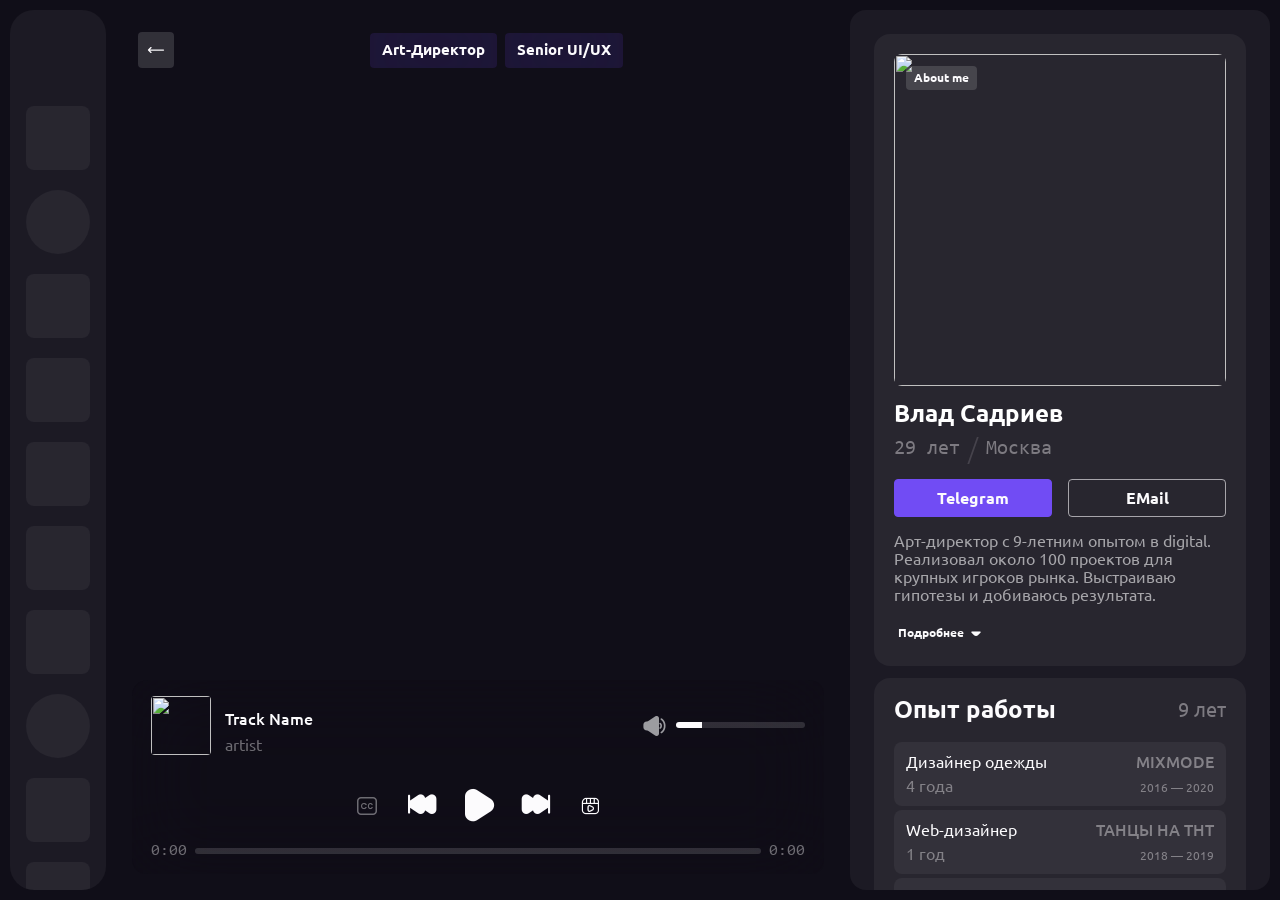
==== case.html @ 3c0e3a1b "Portfolio" ====
<!DOCTYPE html>
<html lang="ru">
	<head>
		<title>Case</title>
		<meta name="description" content="Краткое емкое описание текста, включающее поисковые запросы пользователей. Тег <description> должен четко и ясно описывать суть содержания, лучше избегать вводных конструкций и общих фраз. Мета-тег <description> должен быть уникальным для каждой страницы сайта.">
		<meta name="keywords" content="ключевые фразы или слова через запятую (важно для SEO)"/>
		<meta charset="UTF-8"/>
		<meta name="viewport" content="width=device-width">
		<link rel="stylesheet" href="css/animate.css">
		<link href="favicon.ico" rel="icon">
		<link href="css/style.css" rel="stylesheet" type="text/css"/>
	</head>
	<body>
		
		<div class="wrapper">
			<div class="help">Подсказка</div>
			<div class="wrapper__container wrapper__container_case-page">
				<div class="wrapper__content">
					<div class="logos logos_on_page_case" data-da=".main-content, 574, last">
						<div class="logos__item logos__item_main">
							<img src="svgicons/logos/01.svg" class="logos__icon" alt=""/>
						</div>
						<div class="logos__item" my-title="LEGO">
							<img src="svgicons/logos/02.svg" class="logos__icon" alt=""/>
						</div>
						<div class="logos__item logos__item_circle" my-title="Пятёрочка">
							<img src="svgicons/logos/03.svg" class="logos__icon" alt=""/>
						</div>
						<div class="logos__item" my-title="ЕВРАЗ">
							<img src="svgicons/logos/04.svg" class="logos__icon" alt=""/>
						</div>
						<div class="logos__item" my-title="Brawl Stars">
							<img src="svgicons/logos/05.svg" class="logos__icon" alt=""/>
						</div>
						<div class="logos__item" my-title="Магнит">
							<img src="svgicons/logos/06.svg" class="logos__icon" alt=""/>
						</div>
						<div class="logos__item" my-title="OZON">
							<img src="svgicons/logos/07.svg" class="logos__icon" alt=""/>
						</div>
						<div class="logos__item" my-title="СОЮЗМУЛЬТФИЛЬМ">
							<img src="svgicons/logos/08.svg" class="logos__icon" alt=""/>
						</div>
						<div class="logos__item logos__item_circle" my-title="Первый Канал">
							<img src="svgicons/logos/09.svg" class="logos__icon" alt=""/>
						</div>
						<div class="logos__item" my-title="Лента">
							<img src="svgicons/logos/10.svg" class="logos__icon" alt=""/>
						</div>
						<div class="logos__item" my-title="VK">
							<img src="svgicons/logos/11.svg" class="logos__icon" alt=""/>
						</div>
	
						<div class="logos__item logos__item_circle" my-title="Дикси">
							<img src="svgicons/logos/12.svg" class="logos__icon" alt=""/>
						</div>
						<div class="logos__item logos__item_circle" my-title="Schneider Electric">
							<img src="svgicons/logos/13.svg" class="logos__icon" alt=""/>
						</div>
						<div class="logos__item logos__item_circle" my-title="bbf">
							<img src="svgicons/logos/14.svg" class="logos__icon" alt=""/>
						</div>
						<div class="logos__item logos__item_circle" my-title="Altspace">
							<img src="svgicons/logos/15.svg" class="logos__icon" alt=""/>
						</div>
						<div class="logos__item logos__item_circle" my-title="medx.pro">
							<img src="svgicons/logos/16.svg" class="logos__icon" alt=""/>
						</div>
					</div>
					<div class="main-content main-content_page-case">

						<div class="main-content__case-video-container case-video-container">
							<div class="case-video-container__elements">
								<div class="case-video-containerr__head-bar case-head-bar">
									<div class="case-head-bar__container-button-out">
										<a href="index.html" class="case-head-bar__button-out">
											<svg width="20" height="20" viewBox="0 0 20 20" fill="none" xmlns="http://www.w3.org/2000/svg">
												<path d="M5.44194 7.94194C5.68602 7.69786 5.68602 7.30214 5.44194 7.05806C5.19786 6.81398 4.80213 6.81398 4.55806 7.05806L2.05979 9.55633C2.05417 9.56191 2.04865 9.5676 2.04324 9.57339C1.93888 9.68508 1.875 9.83508 1.875 10C1.875 10.0838 1.89151 10.1638 1.92144 10.2369C1.95195 10.3115 1.99749 10.3814 2.05806 10.4419L4.55806 12.9419C4.80214 13.186 5.19786 13.186 5.44194 12.9419C5.68602 12.6979 5.68602 12.3021 5.44194 12.0581L4.00888 10.625H17.5C17.8452 10.625 18.125 10.3452 18.125 10C18.125 9.65482 17.8452 9.375 17.5 9.375H4.00889L5.44194 7.94194Z" fill="#FCFBFD" />
											</svg>
										</a>
									</div>
									<div class="case-head-bar__author-info">
										<div class="case-head-bar__job-title-item">
											Art-Директор
										</div>
										<div class="case-head-bar__job-title-item">
											Senior UI/UX
										</div>
									</div>
									<div class="case-head-bar__space">
										
									</div>
								</div>
	
								<div class="container-video-panel">
									<div class="video-panel">
										<div class="video-info">
											<div class="container-video-image">
												<img src="https://placehold.co/200" class="video-artwork" alt=""/>
											</div>
											<div class="video-info__content">
												<h2 class="video-name">Track Name</h2>
												<h3 class="video-description">artist</h3>
											</div>
										</div>
		
										<div class="container-video-controls">
											<div class="video-controls" data-da=".video-container-volume, 850, first">
												<i class="video-icon _icon-icon-cc"></i>
												<button class="video-prev"><i class="video-control-icon _icon-prev"></i></button>
												<button class="video-play-pause video-paused">
													<i class="video-control-icon _icon-play"></i>
												</button>
												<button class="video-next"><i class="video-control-icon _icon-next"></i></button>
												<i class="video-icon _icon-window-play"></i>
											</div>
					
											<div class="video-seek-slider">
												<span class="video-current-time">0:00</span>
												<input type="range" min="1" max="100" value="0" step="0.01"/>
												<span class="video-duration">0:00</span>
											</div>
										</div>
		
										<div class="video-container-volume">
											<div class="video-volume-slider">
												<i class="video-volume-icon _icon-volume"></i>
												<input type="range" min="0" max="100" value="20"/>
											</div>
										</div>
									</div>
								</div>
							</div>
							
							<video no-controls playsinline loop class="main-content__case-video case-video" id="video-player">
								<source src="videos/190111_08_BuildingsTraffic_Drone_19.mp4" type="video/mp4">
								<!--<source src="videos/190111_08_BuildingsTraffic_Drone_19.webm" type="video/webm">
								<source src="videos/190111_08_BuildingsTraffic_Drone_19.ogv" type="video/ogg">-->
								Ваш браузер не поддерживает video tag.
							</video>
						</div>
						
					</div>
					<div class="about-me-panel">	
						<div class="about-content__body">
							<div class="about-content__content">
								<div class="about-content__panel">
									<div class="about-content__button-close">
										<svg width="20" height="8" viewBox="0 0 20 8" fill="none" xmlns="http://www.w3.org/2000/svg">
											<path d="M4.53033 1.53033C4.82322 1.23744 4.82322 0.762562 4.53033 0.469669C4.23744 0.176776 3.76256 0.176777 3.46967 0.469671L0.471748 3.4676C0.464999 3.4743 0.458376 3.48112 0.451884 3.48807C0.326651 3.6221 0.25 3.8021 0.25 4C0.25 4.1006 0.269806 4.19658 0.305734 4.28424C0.342343 4.37377 0.396989 4.45766 0.46967 4.53034L3.46967 7.53034C3.76256 7.82323 4.23744 7.82323 4.53033 7.53034C4.82322 7.23744 4.82322 6.76257 4.53033 6.46968L2.81065 4.75H19C19.4142 4.75 19.75 4.41421 19.75 4C19.75 3.58579 19.4142 3.25 19 3.25H2.81066L4.53033 1.53033Z" fill="#FCFBFD" />
										</svg>
										<span class="about-content__button-close-text">Кейсы</span>
									</div>
									
									<div class="about-content__container-image-author">
										<a href="" class="about-content__button">About me</a>
										<img src="images/about-images/about-image.png" class="about-content__image-author" alt=""/>
									</div>
									<div class="about-content__name-author">Влад Садриев</div>
									<div class="about-content__info-author info-author">
										<span class="info-author__text">29 лет</span>
										<span class="info-author__separator">/</span>
										<span class="info-author__text">Москва</span>
									</div>
									<div class="about-content__container-buttons-connection">
										<a href="#" class="about-content__button-connection about-content__button-connection_telegram">Telegram</a>
										<a href="#" class="about-content__button-connection about-content__button-connection_email">EMail</a>
									</div>
									<div class="about-content__text">
										<p class="about-content__text-item">
											Арт-директор с 9-летним опытом в digital. Реализовал около 100 проектов для крупных игроков рынка. Выстраиваю гипотезы и добиваюсь результата.
										</p>
										
										<p class="about-content__text-item">
											Создаю цифровые продукты: сложные админ-панели, личные кабинеты, конструкторы сайтов, интерактивные промоакции, GameDEV и AR/VR-решения. Начал с дизайна одежды, где уже в первый месяц принес увеличение доходов на 30%.
										</p>

										<p class="about-content__text-item">
											В digital прошел путь от джуна до арт-директора. За 5 лет дизайн в компании стал ключевым направлением. Выиграли тендеры на многолетние контракты, что позволило расширить команду и увеличить производительность. Более 20 наград Tagline и Effie Awards.
										</p>

										<p class="about-content__text-item">
											Сейчас, как играющий тренер, совмещаю руководство с практикой: веду сложные проекты, помогаю с наймом и онбордингом. Балансирую между открытым общением и субординацией. Благодаря глубокой насмотренности, умею находить и развивать таланты (джуны <span><3</span>). Не боюсь брать на себя ответственность за ключевые решения, даже в условиях неопределенности. Обладаю полным стеком hard skills: от проектирования интерфейсов и создания дизайн-систем до построения сложных UX-схем, CJM, RICE, OKR и т.д. Ценю детали, люблю точность и обладаю рациональным подходом, что помогает мне находить баланс между креативностью и логикой.
										</p>
									</div>
									<div class="about-content__button-show-content">
										<div class="about-content__button-show-content-text">
											<span class="about-content__button-show-content-text-show">Подробнее</span>
											<span class="about-content__button-show-content-text-hide">Свернуть</span>
										</div>
										<i class="about-content__button-show-content-icon _icon-show-more"></i>
									</div>
								</div>
	
								<div class="about-content__panel">
									<div class="about-content__head-experience head-experience">
										<div class="head-experience__info">Опыт работы</div>
										<div class="head-experience__meaning">9 лет</div>
									</div>
									<div class="about-content__cards-experience cards-experience">
										<div class="cards-experience__item">
											<div class="cards-experience__head">
												<div class="cards-experience__title">Дизайнер одежды</div>
												<div class="cards-experience__breand">MIXMODE</div>
											</div>
											<div class="cards-experience__body">
												<div class="cards-experience__year">4 года</div>
												<div class="cards-experience__years">2016 — 2020</div>
											</div>
										</div>
										<div class="cards-experience__item">
											<div class="cards-experience__head">
												<div class="cards-experience__title">Web-дизайнер</div>
												<div class="cards-experience__breand">ТАНЦЫ НА ТНТ</div>
											</div>
											<div class="cards-experience__body">
												<div class="cards-experience__year">1 год</div>
												<div class="cards-experience__years">2018 — 2019</div>
											</div>
										</div>
										<div class="cards-experience__item">
											<div class="cards-experience__head">
												<div class="cards-experience__title">CEO Бренд одежды</div>
												<div class="cards-experience__breand">RIVER</div>
											</div>
											<div class="cards-experience__body">
												<div class="cards-experience__year">2 года</div>
												<div class="cards-experience__years">2018 — 2020</div>
											</div>
										</div>
										<div class="cards-experience__item">
											<div class="cards-experience__head">
												<div class="cards-experience__title">Креативный дизайнер & UI/UX Junior</div>
												<div class="cards-experience__breand">YODE</div>
											</div>
											<div class="cards-experience__body">
												<div class="cards-experience__year">1 год</div>
												<div class="cards-experience__years">2020 — 2021</div>
											</div>
										</div>
										<div class="cards-experience__item">
											<div class="cards-experience__head">
												<div class="cards-experience__title">UI/UX Middle</div>
												<div class="cards-experience__breand">YODE</div>
											</div>
											<div class="cards-experience__body">
												<div class="cards-experience__year">1 год</div>
												<div class="cards-experience__years">2021 — 2022</div>
											</div>
										</div>
										<div class="cards-experience__item">
											<div class="cards-experience__head">
												<div class="cards-experience__title">Art-director <br/> & Senior UI/UX</div>
												<div class="cards-experience__breand">YODE</div>
											</div>
											<div class="cards-experience__body">
												<div class="cards-experience__year">2 года 3 месяца</div>
												<div class="cards-experience__years">В настоящее время</div>
											</div>
										</div>
									</div>
								</div>
	
								<div data-da=".cards-experience, 850, last" class="about-content__panel about-content__panel_resume">
									<div class="about-content__resume-title">Резюме</div>
									<a href="#" class="about-content__resume-button resume-button">
										<span class="resume-button__text">Скачать</span>
										<i class="resume-button__icon _icon-download"></i>
									</a>
								</div>
							</div>
						</div>
					</div>
				</div>
			</div>
		</div>
		
		<!--анимации wow.js-->
		<script src="js/wow.min.js"></script>
        <script src="js/wow.js"></script>

		<!--файл с массивом видеороликов.-->
		<script src="js/videos.js"></script>
		<!--файл с массивом треков.-->
		<script src="js/tracks.js"></script>
		<!--Подключаем файл скриптов.-->
		<script src="js/script.js"></script>
	</body>
</html>
---- css/style.css ----
/*Подключаем шрифты*/
/*&display=swap&subset=cyrillic-ext*/
@font-face {
    font-family: 'Consolas';
    src: url('../fonts/Consolas/Consolas.eot');
    src: url('../fonts/Consolas/Consolas.eot?#iefix') format('embedded-opentype'),
        url('../fonts/Consolas/Consolas.woff2') format('woff2'),
        url('../fonts/Consolas/Consolas.woff') format('woff'),
        url('../fonts/Consolas/Consolas.ttf') format('truetype'),
        url('../fonts/Consolas/Consolas.svg#Consolas') format('svg');
    font-weight: 400;
    font-style: normal;
    font-display: swap;
}

@font-face {
    font-family: 'Ubuntu';
    src: url('../fonts/Ubuntu-Bold/Ubuntu-Bold.eot');
    src: url('../fonts/Ubuntu-Bold/Ubuntu-Bold.eot?#iefix') format('embedded-opentype'),
        url('../fonts/Ubuntu-Bold/Ubuntu-Bold.woff2') format('woff2'),
        url('../fonts/Ubuntu-Bold/Ubuntu-Bold.woff') format('woff'),
        url('../fonts/Ubuntu-Bold/Ubuntu-Bold.ttf') format('truetype'),
        url('../fonts/Ubuntu-Bold/Ubuntu-Bold.svg#Ubuntu-Bold') format('svg');
    font-weight: 700;
    font-style: normal;
    font-display: swap;
}

@font-face {
    font-family: 'Ubuntu';
    src: url('../fonts/Ubuntu-Light/Ubuntu-Light.eot');
    src: url('../fonts/Ubuntu-Light/Ubuntu-Light.eot?#iefix') format('embedded-opentype'),
        url('../fonts/Ubuntu-Light/Ubuntu-Light.woff2') format('woff2'),
        url('../fonts/Ubuntu-Light/Ubuntu-Light.woff') format('woff'),
        url('../fonts/Ubuntu-Light/Ubuntu-Light.ttf') format('truetype'),
        url('../fonts/Ubuntu-Light/Ubuntu-Light.svg#Ubuntu-Light') format('svg');
    font-weight: 300;
    font-style: normal;
    font-display: swap;
}

@font-face {
    font-family: 'Ubuntu';
    src: url('../fonts/Ubuntu-Medium/Ubuntu-Medium.eot');
    src: url('../fonts/Ubuntu-Medium/Ubuntu-Medium.eot?#iefix') format('embedded-opentype'),
        url('../fonts/Ubuntu-Medium/Ubuntu-Medium.woff2') format('woff2'),
        url('../fonts/Ubuntu-Medium/Ubuntu-Medium.woff') format('woff'),
        url('../fonts/Ubuntu-Medium/Ubuntu-Medium.ttf') format('truetype'),
        url('../fonts/Ubuntu-Medium/Ubuntu-Medium.svg#Ubuntu-Medium') format('svg');
    font-weight: 500;
    font-style: normal;
    font-display: swap;
}

@font-face {
    font-family: 'Ubuntu';
    src: url('../fonts/Ubuntu-Regular/Ubuntu-Regular.eot');
    src: url('../fonts/Ubuntu-Regular/Ubuntu-Regular.eot?#iefix') format('embedded-opentype'),
        url('../fonts/Ubuntu-Regular/Ubuntu-Regular.woff2') format('woff2'),
        url('../fonts/Ubuntu-Regular/Ubuntu-Regular.woff') format('woff'),
        url('../fonts/Ubuntu-Regular/Ubuntu-Regular.ttf') format('truetype'),
        url('../fonts/Ubuntu-Regular/Ubuntu-Regular.svg#Ubuntu-Regular') format('svg');
    font-weight: 400;
    font-style: normal;
    font-display: swap;
}

@font-face {
	font-family: 'icomoon';
	src:  url('../fonts/icomoon/icomoon.eot?pijscd');
	src:  url('../fonts/icomoon/icomoon.eot?pijscd#iefix') format('embedded-opentype'),
	  url('../fonts/icomoon/icomoon.ttf?pijscd') format('truetype'),
	  url('../fonts/icomoon/icomoon.woff?pijscd') format('woff'),
	  url('../fonts/icomoon/icomoon.svg?pijscd#icomoon') format('svg');
	font-weight: normal;
	font-style: normal;
	font-display: block;
  }
  
  [class^="_icon-"], [class*=" _icon-"] {
	/* use !important to prevent issues with browser extensions that change fonts */
	font-family: 'icomoon' !important;
	speak: never;
	font-style: normal;
	font-weight: normal;
	font-variant: normal;
	text-transform: none;
	line-height: 1;
  
	/* Better Font Rendering =========== */
	-webkit-font-smoothing: antialiased;
	-moz-osx-font-smoothing: grayscale;
  }
  
  ._icon-check-mark:before {
	content: "\e900";
  }
  ._icon-download:before {
	content: "\e901";
  }
  ._icon-show-more:before {
	content: "\e902";
  }
  ._icon-mail:before {
	content: "\e903";
  }
  ._icon-next:before {
	content: "\e904";
  }
  ._icon-pause:before {
	content: "\e905";
  }
  ._icon-play:before {
	content: "\e906";
  }
  ._icon-prev:before {
	content: "\e907";
  }
  ._icon-volume:before {
	content: "\e908";
  }
  ._icon-volume-off:before {
	content: "\e909";
  }
  ._icon-window-play:before {
	content: "\e90a";
  }
  ._icon-icon-cc:before {
	content: "\e90b";
  }


/*Обнуляющие стили start*/
*{
	margin: 0;
	padding: 0;
	border: 0;
}
*,*:before,*:after {
	-moz-box-sizing: border-box;
	-webkit-box-sizing: border-box;
	box-sizing: border-box;
}
:focus,:active{outline: none;}
a:focus,a:active{outline: none;}

nav,footer,header,aside {display: block;}

html,body {
	height: 100%;
	width: 100%;
	font-size: 100%;
	line-height: 1;
	font-size: 16px;
	-ms-text-size-abjust: 100%;
	-moz-text-size-abjust: 100%;
	-webkit-text-size-abjust: 100%;
}
input,button,textarea {font-family: inherit;}

input::-ms-clear {display: none;}
button{cursor: pointer;}
button::-moz-focus-inner{padding: 0; border: 0;}
a, a:visited{text-decoration: none;}
a:hover {text-decoration: none;}
ul li {list-style: none;}
img{vertical-align: top;}

h1, h2, h3, h4, h5, h6{font-size: inherit;font-weight: 400;}
/*Обнуляющие стили end*/

body{
	font-family: 'Roboto';
	font-weight: 400;
	background-color: #100E18;
	color: #fff;
}

a{
	color: #fff;
}

/*menu=======================================*/

.wrapper {
	position: relative;
	overflow: hidden;
}

.wrapper__container {
	position: relative;
	height: 100svh;
	margin: 0 auto;
	padding: 10px 10px 0px 10px;

	display: flex;
	flex-direction: column;
	align-items: flex-start;
	justify-content: flex-start;
}

.wrapper__content {
	width: 100%;
	flex: 1 1 auto;
	display: flex;
	align-items: flex-start;
	justify-content: flex-start;
	column-gap: 10px;
	overflow: hidden;
}

.logos {
	position: relative;
	flex: 0 0 96px;
	max-height: 100%;
	overflow-y: auto;
	overflow-x: hidden;
	padding: 12px 16px;
	border-radius: 24px;
	background: rgba(252, 251, 253, 0.05);
	display: flex;
	flex-direction: column;
	align-items: center;
	justify-content: flex-start;
	row-gap: 20px;
}
.logos::-webkit-scrollbar {
	width: 0px;
}
.logos::-moz-scrollbar {
	width: 0px;
}
.logos::-ms-scrollbar {
	width: 0px;
}
@media (max-width:1200px) {
	.logos {
		flex: 0 0 56px;

		row-gap: 8px;
		padding: 8px 8px;
	}
}
@media (max-width:574px) {
	.logos {
		width: 100%;
		flex: auto;
		overflow-y: hidden;
		overflow-x: auto;
		height: 75px;
		border-radius: 0px 0px 0px 0px;
		padding: 0px calc(10px + (20 - 10) * ((100vw - 480px) / (574 - 480))) 6px calc(10px + (20 - 10) * ((100vw - 480px) / (574 - 480)));
		background: transparent;
		flex-direction: row;
		column-gap: 8px;
	}
}
@media (max-width:480px) {
	.logos {
		padding: 0px 10px 6px 10px;
	}
}

.logos__item {
	position: relative;
	width: 64px;
	flex: 0 0 64px;
	display: flex;
	align-items: center;
	justify-content: center;
	border-radius: 8px;
	background: rgba(252, 251, 253, 0.05);
	padding: 7px;
	cursor: pointer;
	transition: all 0.3s ease 0s;
}

.logos__item:hover {
	background: rgba(252, 251, 253, 0.09);
}

@media (max-width:1200px) {
	.logos__item {
		width: 40px;
		flex: 0 0 40px;
		padding: 4.5px;
	}
}
@media (max-width:574px) {
	.logos__item {
		flex: 0 0 52px;
		height: 52px;
	}
}
.logos__item_main {
	background: transparent;
}
.logos__item_main:hover {
	background: transparent;
	cursor: auto;
}
@media (max-width:574px) {
	.logos__item_main {
		display: none;
	}
}

.logos__item_circle {
	border-radius: 50%;
}


.logos__icon {
	flex: 0 1 auto;
    max-width: 90%;
	max-height: 90%;
	pointer-events: none;
}

@media (max-width:1200px) {
	.logos__icon {
    	max-width: 80%;
		max-height: 80%;
	}
}

.main-content {
	max-width: 100%;
    overflow: hidden;
	position: relative;
	flex: 1 1 auto;
	height: 100%;
}

.main-content__container {
	position: relative;
	max-width: 100%;
	height: 100%;
	overflow-y: auto;
	overflow-x: hidden;
	border-radius: 24px;
}
@media (max-width:480px) {
	.main-content__container {
		border-radius: 16px;
	}
}
.main-content__container::-webkit-scrollbar {
	width: 0px;
}
.main-content__container::-moz-scrollbar {
	width: 0px;
}
.main-content__container::-ms-scrollbar {
	width: 0px;
}

.main-content__head {

}
.head {
	position: relative;
	display: flex;
	align-items: flex-end;
	justify-content: flex-start;
	min-height: 482px;
	overflow: hidden;
	border-radius: 24px 24px 0px 0px;
}
@media (max-width:1920px) {
	.head {
		min-height: calc(350px + (482 - 350) * ((100vw - 1400px) / (1920 - 1400)));
	}
}
@media (max-width:1400px) {
	.head {
		min-height: calc(300px + (350 - 300) * ((100vw - 1200px) / (1400 - 1200)));
	}
}
@media (max-width:1200px) {
	.head {
		min-height: calc(350px + (300 - 350) * ((100vw - 980px) / (1200 - 980)));
	}
}
@media (max-width:980px) {
	.head {
		min-height: 350px;
	}
}
@media (max-width:480px) {
	.head {
		border-radius: 16px 16px 0px 0px;
	}
}
/*4k style*/
@media (min-width:1920px) {
	.head {
		min-height: calc(350px + (482 - 350) * ((100vw - 1400px) / (1920 - 1400)));
	}
}

.head__container {
	position: relative;
	z-index: 2;
	width: 100%;
	padding: 50px 28px 50px 28px;
}
@media (max-width:1920px) {
	.head__container {
		padding: calc(30px + (50 - 30) * ((100vw - 1400px) / (1920 - 1400))) 28px;
	}
}
@media (max-width:1400px) {
	.head__container {
		padding: calc(32px + (30 - 32) * ((100vw - 1200px) / (1400 - 1200))) 28px;
	}
}
@media (max-width:1200px) {
	.head__container {
		padding: 32px 28px;
	}
}
@media (max-width:980px) {
	.head__container {
		padding: 32px calc(20px + (28 - 20) * ((100vw - 640px) / (980 - 640)));
	}
}
@media (max-width:640px) {
	.head__container {
		padding: calc(20px + (32 - 20) * ((100vw - 480px) / (640 - 480))) calc(10px + (20 - 10) * ((100vw - 480px) / (640 - 480)));
	}
}
@media (max-width:480px) {
	.head__container {
		padding: 20px 10px;
	}
}


.head__job-title {

}
.job-title {
	display: flex;
	align-items: center;
	justify-content: flex-start;
	gap: 17.5px;
	margin: 0px 0px 24.5px 0px;
	padding: 0px 0px 0px 5.5px;
}
@media (max-width:1200px) {
	.job-title {
    	gap: 17px;
	}
}
@media (max-width:640px) {
	.job-title {
		margin: 0px 0px calc(17px + (24.5 - 17) * ((100vw - 360px) / (640 - 360))) 0px;
	}
}
.job-title__icon {
	font-size: 30px;
	color: #17D41F;
}
@media (max-width:1200px) {
	.job-title__icon {
		font-size: 26px;
	}
}
.job-title__info {
	flex: 1 1 auto;
	display: flex;
	align-items: center;
	justify-content: flex-start;
	gap: 8px;
}
.job-title__text {
	font-family: "Ubuntu", sans-serif;
	font-weight: 300;
	font-size: 20px;
	color: #fff;
}
@media (max-width:1200px) {
	.job-title__text {
		font-size: 16px;
	}
}
.job-title__separator {
	flex: 0 0 4px;
	height: 4px;
	border-radius: 50%;
	background-color: #17D41F;
}
.head__title {
	font-family: "Ubuntu", sans-serif;
	font-weight: 700;
	font-size: 96px;
	color: #fff;
	margin-bottom: 12px;
	line-height: 115%;
}
@media (max-width:1920px) {
	.head__title {
		font-size: calc(64px + (96 - 64) * ((100vw - 1400px) / (1920 - 1400)));
	}
}
@media (max-width:1400px) {
	.head__title {
		font-size: calc(48px + (64 - 48) * ((100vw - 1200px) / (1400 - 1200)));
	}
}
@media (max-width:1200px) {
	.head__title {
		font-size: 48px;
	}
}
@media (max-width:640px) {
	.head__title {
		font-size: calc(40px + (48 - 40) * ((100vw - 480px) / (640 - 480)));
		margin-bottom: calc(4px + (12 - 4) * ((100vw - 480px) / (640 - 480)));
	}
}
@media (max-width:480px) {
	.head__title {
		font-size: 40px;
		margin-bottom: 4px;
	}
}


.head__info {
	display: flex;
	align-items: center;
	justify-content: flex-start;
	gap: 4px;
}
.head__info-text {
	padding: 8.5px 0px;
	font-family: "Consolas", sans-serif;
	font-weight: 400;
	font-size: 24px;
	color: #fcfbfd;
}
@media (max-width:1200px) {
	.head__info-text {
    	font-size: 20px;
		padding: 11px 0px;
	}
}
.head__info-separator {
	font-family: "Ubuntu", sans-serif;
	font-weight: 300;
	font-size: 39px;
	color: rgba(252, 251, 253, 0.14);
}
.head__image {
	position: absolute;
	top: auto;
    left: auto;
	width: 100%;
	height: 112%;
	object-fit: cover;
	object-position: 100% center;
	z-index: 1;
}
@media (max-width:1400px) {
	.head__image {
		height: 120.5%;
		object-position: 77% center;
	}
}
@media (max-width:1200px) {
	.head__image {
		height: 102.5%;
		object-position: 66% center;
	}
}
@media (max-width:980px) {
	.head__image {
		height: 100%;
		object-position: 57% center;
	}
}
@media (max-width:640px) {
	.head__image {
		height: 100%;
		object-position: 62.3% center;
	}
}
@media (max-width:480px) {
	.head__image {
		height: 122%;
		object-position: 67.7% center;
	}
}
@media (max-width:360px) {
	.head__image {
		height: 122%;
		object-position: 71.8% center;
	}
}

/*merits*/
.main-content__merits {
	background-image: linear-gradient(180deg, #5d17157e 0%, rgba(252, 251, 253, 0.05) 287px);
	border-radius: 0px 0px 24px 24px;
}
@media (max-width:574px) {
	.main-content__merits {
		border-radius: 0px 0px 0px 0px;
	}
}
.merits {
}
.merits__container {
	padding: 28px;
}
@media (max-width:980px) {
	.merits__container {
		padding: 28px 20px;
	}
}
@media (max-width:574px) {
	.merits__container {
		padding: 28px calc(10px + (20 - 10) * ((100vw - 480px) / (574 - 480))) 28px calc(10px + (20 - 10) * ((100vw - 480px) / (574 - 480)));
	}
}
@media (max-width:480px) {
	.merits__container {
		padding: 28px 10px 28px 10px;
	}
}

.merits__awards-and-side-project {
	display: flex;
	align-items: flex-start;
	justify-content: flex-start;
	gap: 40px;
}
@media (max-width:1550px) {
	.merits__awards-and-side-project {
		flex-wrap: wrap;
	}
}
.merits__awards {
	
}
.awards {
	flex: 0 1 732px;
	max-width: 100%;
}
@media (max-width:1550px) {
	.awards {
		flex: 1 1 100%;
	}
}
/*4k style*/
@media (min-width:1920px) {
	.awards {
		flex: 1 1 732px;
	}
}

.awards__title {
	font-family: "Ubuntu", sans-serif;
	font-weight: 700;
	font-size: 32px;
	color: #fff;
	margin-bottom: 24px;
}
@media (max-width:640px) {
	.awards__title {
		font-size: calc(28px + (32 - 28) * ((100vw - 360px) / (640 - 360)));
	}
}
.awards__list {
	max-width: 100%;
}

.awards__item {
	display: none;
	grid-template-columns: 28px 52px 1fr;
	gap: 20px;
	padding: 8px 8px 8px 6px;
	cursor: pointer;
	transition: all 0.3s ease 0s;
	border-radius: 7px;
}
@media (max-width:1200px) {
	.awards__item {
		grid-template-columns: calc(14px + (28 - 14) * ((100vw - 980px) / (1200 - 980))) calc(44px + (52 - 44) * ((100vw - 980px) / (1200 - 980))) 1fr;
	}
}
@media (max-width:980px) {
	.awards__item {
		grid-template-columns: 14px 44px 1fr;
	}
}
.awards__item:hover {
	background-color: rgba(252, 251, 253, 0.09);
}
@media (max-width:1200px) {
	.awards__item {
		padding: calc(4px + (8 - 4) * ((100vw - 980px) / (1200 - 980))) 8px calc(4px + (8 - 4) * ((100vw - 980px) / (1200 - 980))) calc(3px + (6 - 3) * ((100vw - 980px) / (1200 - 980)));
	}
}
@media (max-width:980px) {
	.awards__item {
		padding: 4px 8px 4px 3px;
	}
}

.awards__list .awards__item:nth-child(1) {
	display: grid;
}
.awards__list .awards__item:nth-child(2) {
	display: grid;
}
.awards__list .awards__item:nth-child(3) {
	display: grid;
}
.awards__list .awards__item:nth-child(4) {
	display: grid;
}
.awards__list .awards__item:nth-child(5) {
	display: grid;
}
.awards__list._active .awards__item {
	display: grid;
}

.awards__number {
	font-family: "Consolas", sans-serif;
	font-weight: 400;
	font-size: 24px;
	color: #fff;
	padding: 0px 0px 0px 0px;

	display: flex;
	align-items: center;
	justify-content: flex-end;
}
@media (max-width:1200px) {
	.awards__number {
		padding: 0px calc(0px + (8 - 0) * ((100vw - 980px) / (1200 - 980))) 0px 0px;
		font-size: calc(14px + (24 - 14) * ((100vw - 980px) / (1200 - 980)));
	}
}
@media (max-width:980px) {
	.awards__number {
		padding: 0px 0px 0px 0px;
		font-size: 14px;
		line-height: 114%;
	}
}
.awards__contauner-image {
	border-radius: 4px;
	height: 52px;
	overflow: hidden;
	position: relative;
}
@media (max-width:1200px) {
	.awards__contauner-image {
		height: calc(44px + (52 - 44) * ((100vw - 980px) / (1200 - 980)));
	}
}
@media (max-width:980px) {
	.awards__contauner-image {
		flex: 0 0 44px;
		height: 44px;
	}
}
.awards__image {
	position: absolute;
	top: 0;
	left: 0;
	width: 100%;
	height: 100%;
	object-fit: cover;
}
.awards__contauner-content {
	display: grid;
	grid-template-columns: 1fr 80px;
	overflow: hidden;
	gap: 20px;
}
@media (max-width:1200px) {
	.awards__contauner-content {
		grid-template-columns: 1fr calc(55px + (80 - 55) * ((100vw - 980px) / (1200 - 980)));
	}
}
@media (max-width:980px) {
	.awards__contauner-content {
		grid-template-columns: 1fr 55px;
	}
}

.awards__content {
	display: flex;
	flex-direction: column;
	align-items: flex-start;
	justify-content: center;
	overflow: hidden;
	gap: 9px;
}
.awards__text {
	flex: 0 0 auto;
	max-width: 100%;
	font-family: "Ubuntu", sans-serif;
	font-weight: 400;
	font-size: 20px;
	color: #fff;

	display: -moz-box;
      -moz-box-orient: vertical;
      display: -webkit-box;
      -webkit-line-clamp: 2;
      -webkit-box-orient: vertical;
      line-clamp: 2;
      box-orient: vertical;
	/*white-space: nowrap;  Текст не переносится */
    overflow: hidden; /* Обрезаем всё за пределами блока */
    text-overflow: ellipsis; /* Добавляем многоточие */
}
@media (max-width:1200px) {
	.awards__text {
		font-size: calc(14px + (20 - 14) * ((100vw - 980px) / (1200 - 980)));
	}
}
@media (max-width:980px) {
	.awards__text {
		font-size: 14px;
		line-height: 114%;
	}
}

.awards__place {
	display: flex;
	align-items: center;
	justify-content: center;
	font-family: "Consolas", sans-serif;
	font-weight: 400;
	font-size: 20px;
	color: rgba(252, 251, 253, 0.4);
}
@media (max-width:1200px) {
	.awards__place {
		font-size: calc(14px + (20 - 14) * ((100vw - 980px) / (1200 - 980)));
	}
}
@media (max-width:980px) {
	.awards__place {
		font-size: 14px;
		line-height: 114%;
	}
}
.awards__index {
	border-radius: 4px;
	padding: 2px 4px;
	background: rgba(252, 251, 253, 0.6);

	font-family: "Ubuntu", sans-serif;
	font-weight: 400;
	font-size: 14px;
	color: #100e18;
}
@media (max-width:1200px) {
	.awards__index {
		font-size: calc(10px + (14 - 10) * ((100vw - 980px) / (1200 - 980)));
	}
}
@media (max-width:980px) {
	.awards__index {
		font-size: 10px;
	}
}
.awards__button {
	display: inline-flex;
	align-items: center;
	justify-content: flex-start;
	padding: 8px 0px;
	margin-top: 24px;
	cursor: pointer;
}
.awards__button-text {
	padding: 0px 4px;
	font-family: "Ubuntu", sans-serif;
	font-weight: 700;
	font-size: 16px;
	line-height: 150%;
	text-align: center;
	color: #fcfbfd;
	transition: all 0.3s ease 0s;
}
.awards__button-icon {
	font-size: 6.34px;
	color: rgba(252, 251, 253, 1);
	padding: 9px 4px;
	transition: all 0.3s ease 0s;
}

.awards__button .awards__button-text-show {
	display: block;
}
.awards__button .awards__button-text-hide {
	display: none;
}
.awards__button.open .awards__button-text-show {
	display: none;
}
.awards__button.open .awards__button-text-hide {
	display: block;
}

.awards__button.open .awards__button-icon {
	transform: rotate(-180deg);
}

.merits__side-project {

}
.side-project {
	flex: 0 1 536px;
}
@media (max-width:1550px) {
	.side-project {
		flex: 1 1 100%;
	}
}
/*4k style*/
@media (min-width:1920px) {
	.side-project {
		flex: 1 1 536px;
	}
}

.side-project__title {
	font-family: "Ubuntu", sans-serif;
	font-weight: 700;
	font-size: 32px;
	color: #fff;
	margin-bottom: 24px;
}
@media (max-width:640px) {
	.side-project__title {
		font-size: calc(28px + (32 - 28) * ((100vw - 360px) / (640 - 360)));
	}
}

.side-project__favorite-work {
}
.favorite-work {
	position: relative;
	border-radius: 16px;
	overflow: hidden;

	display: flex;
	flex-direction: column;
	align-items: stretch;
	justify-content: flex-start;
}

.favorite-work__container {
	padding: 16px;
	border-radius: 16px;
	min-height: 340px;
	background: rgba(16, 14, 24, 0.4);

	position: relative;
	z-index: 3;

	display: flex;
	flex-direction: column;
	align-items: flex-start;
	justify-content: space-between;
	cursor: pointer;
}
@media (max-width:1550px) {
	.favorite-work__container {
		min-height: 500px;
	}
}
@media (max-width:1400px) {
	.favorite-work__container {
		min-height: calc(416.12px + (500 - 416.12) * ((100vw - 1200px) / (1400 - 1200)));
	}
}
@media (max-width:1200px) {
	.favorite-work__container {
		min-height: calc(340px + (416.12 - 340) * ((100vw - 980px) / (1200 - 980)));
	}
}
@media (max-width:980px) {
	.favorite-work__container {
		min-height: 340px;
	}
}
@media (max-width:640px) {
	.favorite-work__container {
		min-height: calc(478px + (340 - 478) * ((100vw - 360px) / (640 - 360)));
	}
}
@media (max-width:360px) {
	.favorite-work__container {
		min-height: 478px;
	}
}
/*4k style*/
@media (min-width:1920px) {
	.favorite-work__container {
		min-height: calc(220px + (340 - 220) * ((100vw - 1400px) / (1920 - 1400)));
	}
}

.favorite-work__hover-gradient {
	position: absolute;
	top: 100%;
	left: 0;
	width: 100%;
	height: 100%;
	background: linear-gradient(0deg, rgba(113,76,244,1) 0%, rgba(0, 0, 0, 0) 40%);
	opacity: 0;
	transition: all 0.8s ease 0s;
	z-index: 2;
}
@media (any-hover:hover) {
	.favorite-work:hover .favorite-work__hover-gradient {
		opacity: 1;
		top: 0;
	}
}

.favorite-work__author {
	max-width: 260px;
	border-radius: 8px;
	padding: 4px 8px 4px 4px;
	backdrop-filter: blur(40px);
	background: rgba(16, 14, 24, 0.4);

	display: flex;
	align-items: center;
	justify-content: flex-start;
	column-gap: 8px;
}
.favorite-work__container-avatar {
	position: relative;
	flex: 0 0 48px;
	height: 48px;
	overflow: hidden;
	border-radius: 4px;
}
.favorite-work__avatar {
	position: absolute;
	top: 0;
	left: 0;
	width: 100%;
	height: 100%;
	object-fit: cover;
}
.favorite-work__author-text {
	font-family: "Ubuntu", sans-serif;
	font-weight: 700;
	font-size: 16px;
	color: #fcfbfd;
}
.favorite-work__item {
	width: 100%;
	display: flex;
	align-items: center;
	justify-content: flex-start;
	column-gap: 28px;
}
@media (max-width:640px) {
	.favorite-work__item {
		column-gap: calc(16px + (28 - 16) * ((100vw - 360px) / (640 - 360)));
	}
}
.favorite-work__container-image {
	position: relative;
	flex: 0 0 128px;
	height: 128px;
	overflow: hidden;
	border-radius: 8px;
}
@media (max-width:640px) {
	.favorite-work__container-image {
		flex: 0 0 calc(80px + (128 - 80) * ((100vw - 360px) / (640 - 360)));
		height: calc(80px + (128 - 80) * ((100vw - 360px) / (640 - 360)));
	}
}

.favorite-work__image {
	position: absolute;
	top: 0;
	left: 0;
	width: 100%;
	height: 100%;
	object-fit: cover;
}
.favorite-work__container-content {
	flex: 1 1 auto;
}
.favorite-work__title {
	font-family: "Ubuntu", sans-serif;
	font-weight: 700;
	font-size: 24px;
	color: #fcfbfd;
	margin-bottom: 8px;
}
.favorite-work__text {
	font-family: "Ubuntu", sans-serif;
	font-weight: 400;
	font-size: 16px;
	color: rgba(252, 251, 253, 0.6);
}

.favorite-work__video {
	position: absolute;
	top: 0;
	left: 0;
	width: 100%;
	height: 100%;
	object-fit: cover;
	z-index: 1;
}

/*сases*/
.сases {

}
.сases__conteiner {
	padding: 0px 28px 28px 28px;
}
@media (max-width:980px) {
	.сases__conteiner {
		padding: 0px 20px 20px 20px;
	}
}
@media (max-width:574px) {
	.сases__conteiner {
		padding: 10px calc(10px + (20 - 10) * ((100vw - 480px) / (574 - 480))) calc(10px + (20 - 10) * ((100vw - 480px) / (574 - 480))) calc(10px + (20 - 10) * ((100vw - 480px) / (574 - 480)));
	}
}
@media (max-width:480px) {
	.сases__conteiner {
		padding: 10px 10px 10px 10px;
	}
}
.сases__title {
	font-family: "Ubuntu", sans-serif;
	font-weight: 700;
	font-size: 32px;
	color: #fff;
	margin-bottom: 24px;
}
@media (max-width:640px) {
	.сases__title {
		font-size: calc(28px + (32 - 28) * ((100vw - 360px) / (640 - 360)));
	}
}

.сases__content {
	display: grid;
    grid-template-columns: repeat(auto-fit, minmax(290px, 1fr));
    gap: 12px;
}
@media (max-width:1200px) {
	.сases__content {
		grid-template-columns: repeat(auto-fit, minmax(240px, 1fr));
	}
}
.сases__item {
	
}
.case {
	border-radius: 16px;
	padding: 12px;
	cursor: pointer;
}
@media (any-hover:hover) {
	.case:hover {
		background: rgba(252, 251, 253, 0.05);
	}
}

.case__container-image {
	position: relative;
	padding: 0px 0px 100% 0px;
	margin-bottom: 26px;
	border-radius: 12px;
}
.case__image {
	position: absolute;
	top: 0;
	left: 0;
	width: 100%;
	height: 100%;
	object-fit: cover;
	z-index: 1;
	border-radius: 12px;
}
.case__button-play {
	position: absolute;
	bottom: -32.5px;
	right: 12px;
	padding: 12px;
	width: 65px;
	height: 65px;
	border-radius: 50%;
	background-color: #714cf4;

	display: flex;
	align-items: center;
	justify-content: center;
	z-index: 2;

	opacity: 0;
	pointer-events: none;
	visibility: hidden;
	transition: all 0.3s ease 0s;
}
@media (any-hover:hover) {
	.case:hover .case__button-play {
		opacity: 1;
		pointer-events: all;
		visibility: visible;
	}
}
.case__play-icon {
	
}
.case__title {
	font-family: "Ubuntu", sans-serif;
	font-weight: 700;
	font-size: 24px;
	line-height: 120%;
	color: #fcfbfd;
	margin-bottom: 8px;
}
.case__description {
	font-family: "Ubuntu", sans-serif;
	font-weight: 400;
	font-size: 16px;
	color: rgba(252, 251, 253, 0.6);
}


/*about-me-panel*/

.about-me-panel {
	flex: 0 0 420px;
	height: 100%;
	position: relative;
	z-index: 10;
}
@media (max-width:980px) {
	.about-me-panel {
		flex: 0 0 330px;
	}
}
@media (max-width:850px) {
	.about-me-panel {
		height: 0%;
		position: absolute;
		top: 0;
		left: 0;
		width: 100%;
		display: flex;
		align-items: flex-start;
		justify-content: flex-end;
	}
}

.main-content__link-telegrem {
	position: absolute;
	top: 20px;
	left: 20px;

	padding: 8px;
	width: 40px;
	height: 40px;
	border-radius: 50%;
	background-color: #100e18;

	display: none;
	align-items: center;
	justify-content: center;
	z-index: 2;
}
@media (max-width:850px) {
	.main-content__link-telegrem {
		display: flex;
	}
}
@media (max-width:480px) {
	.main-content__link-telegrem {
		top: 10px;
		left: 10px;
	}
}
.main-content__icon-telegrem {
	width: 24px;
	height: 24px;
}

.about-content__button-open {
	display: none;
}
@media (max-width:850px) {
	.about-content__button-open {
		position: absolute;
		top: 20px;
		right: 20px;
		display: flex;
		align-items: center;
		justify-content: center;
		column-gap: 6.5px;
		border-radius: 8px;
		padding: 8px 10px 8px 12px;
		backdrop-filter: blur(40px);
		background: rgba(252, 251, 253, 0.14);
		z-index: 3;
	}
	.about-content__button-open-text {
		font-family: "Ubuntu", sans-serif;
		font-weight: 700;
		font-size: 16px;
		line-height: 150%;
		text-align: center;
		color: #fcfbfd;
	}
}
@media (max-width:480px) {
	.about-content__button-open {
		top: 10px;
		right: 10px;
	}
}

.about-content__body {
	height: 100%;
}
.about-content__content {
	max-height: 100%;
	border-radius: 24px;
	padding: 24px;
	background: rgba(252, 251, 253, 0.05);
	overflow-y: auto;
	border-radius: 16px;
	display: flex;
	align-items: flex-start;
	justify-content: flex-start;
	flex-wrap: wrap;
	gap: 12px;
}
.about-content__content::-webkit-scrollbar {
	width: 0px;
}
.about-content__content::-moz-scrollbar {
	width: 0px;
}
.about-content__content::-ms-scrollbar {
	width: 0px;
}
@media (max-width:980px) {
	.about-content__content {
		padding: 24px 20px;
	}
}
@media (max-width:850px) {
	.about-content__content {
		height: 100%;
	}
}
@media (max-width:640px) {
	.about-content__content {
		padding: calc(10px + (24 - 10) * ((100vw - 480px) / (640 - 480))) calc(10px + (20 - 10) * ((100vw - 480px) / (640 - 480)));
	}
}
@media (max-width:480px) {
	.about-content__content {
		padding: 10px 10px;
	}
}

/*-------------------------------------------------*/

body._lock {
	overflow: hidden;
}

/*-------------------------------------------------*/
@media (max-width: 850px) {
	.about-content__body {
		position: fixed;
		top: 0;
		left: -100%;
		width: 100%;
		min-height: 100%;
		background-color: #100E18;
		transition: left 0.3s ease 0s;
		overflow: auto;
		box-sizing: border-box;
		padding: 10px 10px 82px 10px;
	}
	.about-content__body._active{
		left: 0;
	}
}

.about-content__panel {
	flex: 1 1 250px;
	border-radius: 16px;
	padding: 20px;
	background: rgba(252, 251, 253, 0.05);
}
@media (max-width:980px) {
	.about-content__panel {
		padding: 16px;
	}
}
@media (max-width:640px) {
	.about-content__panel {
		padding: calc(10px + (16 - 10) * ((100vw - 480px) / (640 - 480)));
	}
}
@media (max-width:480px) {
	.about-content__panel {
		padding: 10px;
	}
}
@media (max-width:850px) {
	.about-content__panel_resume {
		margin-top: 16px;
		flex: 0 0 auto;
		width: 100%;
		padding: 20px;
	}
}
@media (max-width:360px) {
	.about-content__panel_resume {
		padding: 20px;
	}
}

.about-content__button-close {
	display: inline-flex;
	align-items: center;
	justify-content: flex-start;
	column-gap: 6px;
	border-radius: 8px;
	padding: 8px 12px 8px 10px;
	backdrop-filter: blur(40px);
	background: rgba(252, 251, 253, 0.14);
	margin-bottom: 16px;
}
@media (min-width:850px) {
	.about-content__button-close {
		display: none;
	}
}

.about-content__button-close-text {
	font-family: "Ubuntu", sans-serif;
	font-weight: 700;
	font-size: 16px;
	line-height: 150%;
	text-align: center;
	color: #fcfbfd;
}

.about-content__container-image-author {
	position: relative;
	overflow: hidden;
	width: 100%;
	min-height: 332px;
	border-radius: 8px;
}
@media (max-width:980px) {
	.about-content__container-image-author {
		min-height: 242px;
	}
}
@media (max-width:562px) {
	.about-content__container-image-author {
		min-height: calc(300px + (502 - 300) * ((100vw - 360px) / (562 - 360)));
	}
}
@media (max-width:360px) {
	.about-content__container-image-author {
		min-height: 300px;
	}
}
.about-content__button {
	display: inline-block;
	position: relative;
	z-index: 2;
	border-radius: 4px;
	padding: 4px 8px;
	background: rgba(252, 251, 253, 0.14);

	font-family: "Ubuntu", sans-serif;
	font-weight: 700;
	font-size: 12px;
	line-height: 133%;
	text-align: center;
	color: #fcfbfd;
	margin: 12px;
}
.about-content__image-author {
	position: absolute;
	top: 0;
	left: 0;
	width: 100%;
	height: 100%;
	object-fit: cover;
	z-index: 1;
}
.about-content__name-author {
	margin: 16px 0px 8px 0px;
	font-family: "Ubuntu", sans-serif;
	font-weight: 700;
	font-size: 24px;
	color: #fff;
}
@media (max-width:980px) {
	.about-content__name-author {
		font-size: 20px;
	}
}
.about-content__info-author {
}
.info-author {
	display: flex;
	align-items: center;
	justify-content: flex-start;
	gap: 8px;
	margin-bottom: 16px;
}
.info-author__text {
	padding: 4.5px 0px;
	font-family: "Consolas", sans-serif;
	font-weight: 400;
	font-size: 20px;
	color: rgba(252, 251, 253, 0.4);
}
@media (max-width:980px) {
	.info-author__text {
		font-size: 16px;
	}
}
.info-author__separator {
	font-family: "Ubuntu", sans-serif;
	font-weight: 300;
	font-size: 28px;
	color: rgba(252, 251, 253, 0.14);
}
.about-content__container-buttons-connection {
	display: flex;
	align-items: center;
	justify-content: space-between;
	gap: 16px;
	margin-bottom: 16px;
}
.about-content__button-connection {
	flex: 0 1 50%;
	border-radius: 4px;
	padding: 8px 15px;
	display: flex;
	align-items: center;
	justify-content: center;

	font-family: "Ubuntu", sans-serif;
	font-weight: 700;
	font-size: 16px;
	line-height: 125%;
	text-align: center;
	color: #fcfbfd;
	transition: all 0.3s ease 0s;
}
.about-content__button-connection_telegram {
	background-color: #714cf4;
	border: 1.60px solid #714cf4;
}
.about-content__button-connection_telegram:hover {
	background-color: #5032ba;
	border: 1.60px solid #5032ba;
}
.about-content__button-connection_email {
	border: 1.60px solid rgba(252, 251, 253, 0.6);
}
.about-content__button-connection_email:hover {
	border: 1.60px solid #fcfbfd;
	color: #fcfbfd;
}

.about-content__text {
	display: block;
	font-family: "Ubuntu", sans-serif;
	font-weight: 400;
	font-size: 16px;
}
.about-content__text-item {
	display: none;
	color: #FCFBFD66;
	line-height: 112%;
}
.about-content__text-item:first-child {
	display: block;
	color: #FCFBFD99;
}
.about-content__text._active .about-content__text-item{
	display: block;
	margin-bottom: 16px;
}
.about-content__text-item:last-child {
	margin-bottom: 0px;
}
.about-content__text._active .about-content__text-item:last-child {
	margin-bottom: 0px;
}
@media (max-width:980px) {
	.about-content__text {
		font-size: 12px;
	}
}

.about-content__button-show-content {
	display: flex;
	align-items: center;
	justify-content: flex-start;
	padding: 4px 0px;
	margin: 16px 0px 0px 0px;
	cursor: pointer;
}
.about-content__button-show-content-text {
	padding: 0px 4px;
	font-family: "Ubuntu", sans-serif;
	font-weight: 700;
	font-size: 12px;
	line-height: 133%;
	text-align: center;
	color: #fcfbfd;
	transition: all 0.3s ease 0s;
}
.about-content__button-show-content-icon {
	font-size: 5px;
	color: rgba(252, 251, 253, 1);
	padding: 6px 2.7px;
}

.about-content__button-show-content .about-content__button-show-content-text-show {
	display: block;
}
.about-content__button-show-content .about-content__button-show-content-text-hide {
	display: none;
}
.about-content__button-show-content.open .about-content__button-show-content-text-show {
	display: none;
}
.about-content__button-show-content.open .about-content__button-show-content-text-hide {
	display: block;
}

.about-content__button-show-content-icon {
	transition: all 0.3s ease 0s;
}
.about-content__button-show-content.open .about-content__button-show-content-icon {
	transform: rotate(-180deg);
}

/*experience*/
.about-content__head-experience {
	
}
.head-experience {
	display: flex;
	align-items: center;
	justify-content: flex-start;
	gap: 10px;
	margin-bottom: 20px;
}
.head-experience__info {
	flex: 1 1 auto;
	font-family: "Ubuntu", sans-serif;
	font-weight: 700;
	font-size: 24px;
	color: #fcfbfd;
}
@media (max-width:980px) {
	.head-experience__info {
		font-size: 20px;
	}
}
.head-experience__meaning {
	font-family: "Ubuntu", sans-serif;
	font-weight: 400;
	font-size: 20px;
	color: rgba(252, 251, 253, 0.4);
}
@media (max-width:980px) {
	.head-experience__meaning {
		font-size: 16px;
	}
}
.about-content__cards-experience {
}
.cards-experience {
	display: flex;
	flex-direction: column;
	align-items: flex-start;
	justify-content: flex-start;
	gap: 4px;
}
.cards-experience__item {
	width: 100%;
	border-radius: 8px;
	padding: 12px;
	background: rgba(252, 251, 253, 0.05);
}
.cards-experience__head {
	display: flex;
	align-items: flex-start;
	justify-content: flex-start;
	gap: 10px;
	margin-bottom: 8px;
}
.cards-experience__title {
	flex: 1 1 auto;
	font-family: "Ubuntu", sans-serif;
	font-weight: 400;
	font-size: 16px;
	color: #fcfbfd;
}
@media (max-width:980px) {
	.cards-experience__title {
		font-size: 12px;
	}
}
.cards-experience__breand {
	flex: 0 0 120px;
	text-align: right;

	font-family: "Ubuntu", sans-serif;
	font-weight: 500;
	font-size: 16px;
	color: rgba(252, 251, 253, 0.4);
}
@media (max-width:980px) {
	.cards-experience__breand {
		font-size: 12px;
	}
}
.cards-experience__body {
	display: flex;
	align-items: flex-end;
	justify-content: flex-start;
	gap: 10px;
}
.cards-experience__year {
	flex: 1 1 auto;
	font-family: "Ubuntu", sans-serif;
	font-weight: 400;
	font-size: 16px;
	color: rgba(252, 251, 253, 0.4);
}
@media (max-width:980px) {
	.cards-experience__year {
		font-size: 12px;
	}
}
.cards-experience__years {
	flex: 0 0 120px;
	text-align: right;
	font-family: "Ubuntu", sans-serif;
	font-weight: 400;
	font-size: 12px;
	color: rgba(252, 251, 253, 0.4);
}
@media (max-width:980px) {
	.cards-experience__years {
		font-size: 10px;
	}
}

.about-content__resume-title {
	font-family: "Ubuntu", sans-serif;
	font-weight: 700;
	font-size: 24px;
	color: #fff;
	margin-bottom: 16px;
}
@media (max-width:980px) {
	.about-content__resume-title {
		font-size: 20px;
	}
}
.about-content__resume-button {
	
}
.resume-button {
	border-radius: 8px;
	padding: 12px 25px;
	background-color: #714cf4;

	display: flex;
	align-items: center;
	justify-content: center;
	gap: 5.7px;
	transition: all 0.3s ease 0s;
}
.resume-button__text {
	padding: 0px 8px;
	font-family: "Ubuntu", sans-serif;
	font-weight: 700;
	font-size: 20px;
	line-height: 160%;
	text-align: center;
	color: #fcfbfd;
}
.resume-button__icon {
	font-size: 26px;
	color: #FCFBFD;
}
.resume-button:hover {
	background-color: #5032ba;
}



/*audio style*/
.player {
	flex: 0 1 124px;
	width: 100%;
	position: relative;
	z-index: 11;
	background-color: #100E18;

	display: flex;
	align-items: center;
	justify-content: space-between;
	gap: 30px;
	padding: 32px 28px 14px 28px;
}
@media (max-width:1400px) {
	.player {
		padding: calc(22px + (32 - 22) * ((100vw - 1200px) / (1400 - 1200))) 28px calc(12px + (14 - 12) * ((100vw - 1200px) / (1400 - 1200))) 28px;
	}
}
@media (max-width:1200px) {
	.player {
		padding: 22px 28px 12px 28px;
		max-height: 112px;
	}
}
@media (max-width:850px) {
	.player {
		gap: 0px;
		padding: 22px 2px 12px 2px;
	}

}

.track-info {
	flex: 0 1 400px;
	display: flex;
	align-items: flex-end;
	justify-content: flex-start;
	gap: 20px;
}
@media (max-width:1400px) {
	.track-info {
		gap: calc(12px + (20 - 12) * ((100vw - 1200px) / (1400 - 1200)));
	}
}
@media (max-width:1200px) {
	.track-info {
		gap: 12px;
	}
}

.container-track-image {
	flex: 0 0 76px;
	height: 76px;
	position: relative;
	border-radius: 4px;
	overflow: hidden;
}
@media (max-width:1400px) {
	.container-track-image {
		height: calc(48px + (76 - 48) * ((100vw - 1200px) / (1400 - 1200)));
		flex: 0 0 calc(48px + (76 - 48) * ((100vw - 1200px) / (1400 - 1200)));
	}
}
@media (max-width:1200px) {
	.container-track-image {
		flex: 0 0 48px;
		height: 48px;
	}
}
.artwork {
	position: absolute;
	top: 0;
	left: 0;
	width: 100%;
	height: 100%;
	object-fit: cover;
}
.track-info__content {
	flex: 1 1 auto;
}
.name {
	font-family: "Ubuntu", sans-serif;
	font-weight: 500;
	font-size: 20px;
	color: #fcfbfd;
	margin-bottom: 10px;
}
@media (max-width:1400px) {
	.name {
		font-size: calc(16px + (20 - 16) * ((100vw - 1200px) / (1400 - 1200)));
	}
}
@media (max-width:1200px) {
	.name {
		font-size: 16px;
	}
}
.artist {
	font-family: "Ubuntu", sans-serif;
	font-weight: 400;
	font-size: 20px;
	color: rgba(252, 251, 253, 0.4);
	margin-bottom: 10px;
}
@media (max-width:1400px) {
	.artist {
		font-size: calc(16px + (20 - 16) * ((100vw - 1200px) / (1400 - 1200)));
		margin-bottom: calc(0px + (10 - 0) * ((100vw - 1200px) / (1400 - 1200)));
	}
}
@media (max-width:1200px) {
	.artist {
		font-size: 16px;
		margin-bottom: 0px;
	}
}
.container-audio-controls {
	flex: 0 1 720px;
}
@media (max-width:850px) {
	.container-audio-controls {
		flex: 1 1 auto;
	}
}
.audio-controls {
	display: flex;
	align-items: center;
	justify-content: center;
	column-gap: 27.7px;
	padding: 3px 20px 20px 20px;
}
@media (max-width:850px) {
	.audio-controls {
		padding: 3px 0px 0px 20px;
		column-gap: 19.7px;
		justify-content: flex-end;
	}
}
.prev {
	background-color: transparent;
	cursor: pointer;
}
.audio-control-icon {
	color: #FCFBFD;
	font-size: 19px;
	transition: all 0.3s ease 0s;
}
@media (max-width:850px) {
	.audio-control-icon {
		font-size: 12px;
	}
}
.audio-control-icon:hover {
	color: rgba(252, 251, 253, 0.6);
}
.play-pause {
	background-color: transparent;
	cursor: pointer;
}
.play-pause .audio-control-icon {
	font-size: 35px;
}
@media (max-width:850px) {
	.play-pause .audio-control-icon {
		font-size: 28px;
	}
}
.play-pause:not(.paused) .audio-control-icon::before {
	content: "\e905";
}
.next {
	background-color: transparent;
	cursor: pointer;
}
.seek-slider {
	display: flex;
	align-items: center;
	justify-content: flex-start;
	gap: 8px;
}
@media (max-width:850px) {
	.seek-slider {
		height: 0;
		width: 0;
		opacity: 0;
		visibility: hidden;
		pointer-events: none;
	}
	.seek-slider input {
		height: 0;
		width: 0;
		flex: 0 0 0px;
		opacity: 0;
		visibility: hidden;
		pointer-events: none;
	}
}
.current-time {
	font-family: "Consolas", sans-serif;
	font-weight: 400;
	font-size: 16px;
	color: rgba(252, 251, 253, 0.4);
}
.duration {
	font-family: "Consolas", sans-serif;
	font-weight: 400;
	font-size: 16px;
	color: rgba(252, 251, 253, 0.4);
}

.container-volume {
	flex: 0 1 400px;
	display: flex;
	align-items: center;
	justify-content: flex-end;
}
@media (max-width:850px) {
	.container-volume {
		flex: 0 0 0px;
	}
}

.volume-slider {
	flex: 0 0 161px;
	display: flex;
	align-items: center;
	justify-content: flex-end;
	gap: 8px;
}
@media (max-width:850px) {
	.volume-slider {
		height: 0;
		width: 0;
		flex: 0 0 0px;
		opacity: 0;
		visibility: hidden;
		pointer-events: none;
	}
}

.volume-icon {
	color: rgba(252, 251, 253, 0.6);
	font-size: 22px;
}

.volume-off .volume-icon::before {
	content: "\e909";
}



 .volume-slider input {
	flex: 1 1 auto;
	cursor: pointer;


	-webkit-appearance: none;
	appearance: none;
	height: 6px;
	border-radius: 20px;
	outline: none;
	transition: all 0.3s ease 0s;

	background: linear-gradient(90deg, #FCFBFD 20%, rgba(252, 251, 253, 0.14) 20% );
}
.volume-slider input:hover {
	background: linear-gradient(90deg, #17D41F 20%, rgba(252, 251, 253, 0.14) 20% );
}
@media (max-width:850px) {
	.volume-slider input {
		height: 0;
		width: 0;
		flex: 0 0 0px;
		opacity: 0;
		visibility: hidden;
		pointer-events: none;
	}
}


.volume-slider input::-ms-thumb {
	-ms-progress-appearance: none;
	appearance: none;
	width: 15px;
	height: 15px;
	background-color: #FCFBFD;
	border-radius: 50%;
	opacity: 0;
}
.volume-slider input:hover::-ms-thumb {
	opacity: 1;
}


.volume-slider input::-moz-range-thumb {
	-moz-appearance: none;
	appearance: none;
	width: 15px;
	height: 15px;
	background-color: #FCFBFD;
	border-radius: 50%;
	opacity: 0;
}
.volume-slider input:hover::-moz-range-thumb {
	opacity: 1;
}


.volume-slider input::-webkit-slider-thumb {
	-webkit-appearance: none;
	appearance: none;
	width: 15px;
	height: 15px;
	background-color: #FCFBFD;
	border-radius: 50%;
	opacity: 0;
}
.volume-slider input:hover::-webkit-slider-thumb {
	opacity: 1;
}


.seek-slider input {
	flex: 1 1 auto;
	cursor: pointer;


	-webkit-appearance: none;
	appearance: none;
	height: 6px;
	border-radius: 20px;
	outline: none;
	transition: all 0.3s ease 0s;

	background: linear-gradient(90deg, #FCFBFD 0%, rgba(252, 251, 253, 0.14) 0% );
}


.seek-slider input::-ms-thumb {
	-ms-progress-appearance: none;
	appearance: none;
	width: 15px;
	height: 15px;
	background-color: #FCFBFD;
	border-radius: 50%;
	opacity: 0;
}
.seek-slider input:hover::-ms-thumb {
	opacity: 1;
}


.seek-slider input::-moz-range-thumb {
	-moz-appearance: none;
	appearance: none;
	width: 15px;
	height: 15px;
	background-color: #FCFBFD;
	border-radius: 50%;
	opacity: 0;
}
.seek-slider input:hover::-moz-range-thumb {
	opacity: 1;
}


.seek-slider input::-webkit-slider-thumb {
	appearance: none;
	-webkit-appearance: none;
	width: 15px;
	height: 15px;
	background-color: #FCFBFD;
	border-radius: 50%;
	opacity: 0;
}
.seek-slider input:hover::-webkit-slider-thumb {
	opacity: 1;
} 




/*top-bar start*/
.main-content__top-bar {
	
}
.top-bar {
	position: absolute;
	top: 0;
	left: 0;
	width: 100%;
	z-index: 4;
	background-color: rgba(75, 46, 175, 1);
	border-radius: 24px 24px 0px 0px;

	display: flex;
	align-items: center;
	justify-content: space-between;
	padding: 12px 28px;

	opacity: 0;
	visibility: hidden;
	pointer-events: none;
	transform: translateY(-100%);
	transition: all 0.3s ease 0s;
}
.top-bar._active {
	opacity: 1;
	transform: translateY(0%);
	visibility: visible;
	pointer-events: all;
}

@media (max-width:640px) {
	.top-bar {
		padding: calc(10px + (12 - 10) * ((100vw - 480px) / (640 - 480))) calc(10px + (28 - 10) * ((100vw - 480px) / (640 - 480)));
	}
}
@media (max-width:480px) {
	.top-bar {
		padding: 10px 10px;
	}
}
@media (max-width:480px) {
	.top-bar {
		border-radius: 16px 16px 0px 0px;
	}
}
.top-bar__mail-button {
	flex: auto;
	display: flex;
	align-items: center;
	justify-content: flex-start;
	gap: 12px;
	padding: 0px 50px 0px 0px;
}
@media (max-width:1920px) {
	.top-bar__container-icon-mail {
		gap: calc(7px + (12 - 7) * ((100vw - 850px) / (1920 - 850)));
	}
}
@media (max-width:850px) {
	.top-bar__mail-button {
		gap: 7px;
	}
}

.top-bar__container-telegram {
	flex: 0 1 56px;
	min-height: 56px;
	border-radius: 56px;
	background-color: #100E18;

	display: flex;
	align-items: center;
	justify-content: flex-start;
}

@media (max-width:1920px) {
	.top-bar__container-telegram {
		flex: 0 1 calc(40px + (56 - 40) * ((100vw - 850px) / (1920 - 850)));
		min-height: calc(40px + (56 - 40) * ((100vw - 850px) / (1920 - 850)));
	}
}
@media (max-width:850px) {
	.top-bar__container-telegram {
		flex: 0 1 40px;
		min-height: 40px;
	}
}

.top-bar__container-icon-telegram {
	border-radius: 50%;
	padding: 16px;
	display: flex;
	align-items: center;
	justify-content: center;
}
@media (max-width:1920px) {
	.top-bar__container-icon-telegram {
		padding: calc(8px + (16 - 8) * ((100vw - 850px) / (1920 - 850)));
	}
}
@media (max-width:850px) {
	.top-bar__container-icon-telegram {
		padding: 8px;
	}
}

.top-bar__icon-telegrem {
	flex: 0 0 32px;
	height: 32px;
}
@media (max-width:1920px) {
	.top-bar__icon-telegrem {
		flex: 0 0 calc(24px + (32 - 23) * ((100vw - 850px) / (1920 - 850)));
		height: calc(24px + (32 - 23) * ((100vw - 850px) / (1920 - 850)));
	}
}
@media (max-width:850px) {
	.top-bar__icon-telegrem {
		flex: 0 0 24px;
		height: 24px;
	}
}

.top-bar__text-telegram {
	font-family: "Ubuntu", sans-serif;
	font-weight: 700;
	font-size: 20px;
	line-height: 160%;

	opacity: 0;
	visibility: hidden;
	pointer-events: none;
	width: 0;
	height: 0;
	padding: 0;
	transition: padding 0.3s ease 0s;
}
@media (any-hover:hover) {
	.top-bar__container-telegram:hover .top-bar__text-telegram {
		opacity: 1;
		visibility: visible;
		width: auto;
		height: auto;
		padding: 12px 20px 12px 8px;
	}
}
@media (max-width:1920px) and (any-hover:hover) {
	.top-bar__container-telegram:hover .top-bar__text-telegram {
		font-size: calc(16px + (20 - 16) * ((100vw - 850px) / (1920 - 850)));
		padding: calc(8px + (12 - 8) * ((100vw - 850px) / (1920 - 850))) calc(12px + (20 - 12) * ((100vw - 850px) / (1920 - 850))) calc(8px + (12 - 8) * ((100vw - 850px) / (1920 - 850))) calc(4px + (8 - 4) * ((100vw - 850px) / (1920 - 850)));
	}
}
@media (max-width:850px) and (any-hover:hover) {
	.top-bar__container-telegram:hover .top-bar__text-telegram {
		font-size: 16px;
		padding: 8px 12px 8px 4px;
	}
}

.top-bar__text-button-mail {
	font-family: "Ubuntu", sans-serif;
	font-weight: 500;
	font-size: 24px;
	flex: 0 0 auto;
}
@media (max-width:1920px) {
	.top-bar__text-button-mail {
		font-size: calc(15px + (24 - 15) * ((100vw - 850px) / (1920 - 850)));
	}
}
@media (max-width:1190px) {
	.top-bar__text-button-mail {
		display: none;
	}
}


.top-bar__job-title {
	flex: 1 1 auto;
	display: flex;
	align-items: center;
	justify-content: flex-end;
	flex-wrap: wrap;
	gap: 8px;
}
@media (max-width:850px) {
	.top-bar__job-title {
		display: none;
	}
}
.top-bar__job-title-icon {
	font-size: 28px;
    color: #17D41F;
	margin: 0px 9.5px 0px 0px;
}
@media (max-width: 1200px) {
    .top-bar__job-title-icon {
        font-size: 26px;
		margin: 0px 9px 0px 0px;
    }
}
.top-bar__job-title-text {
	font-family: "Ubuntu", sans-serif;
    font-weight: 300;
    font-size: 20px;
    color: #fff;
}
@media (max-width: 1200px) {
    .top-bar__job-title-text {
        font-size: 16px;
    }
}
.top-bar__job-title-separator {
	flex: 0 0 4px;
    height: 4px;
    border-radius: 50%;
    background-color: #17D41F;
}


.top-bar__container-button-about {
	display: none;
	align-items: center;
	justify-content: center;
	column-gap: 6.5px;
	border-radius: 8px;
	padding: 8px 10px 8px 12px;
	backdrop-filter: blur(40px);
	background: rgba(252, 251, 253, 0.14);
	z-index: 3;
}

@media (max-width:850px) {
	.top-bar__container-button-about {
		display: flex;
	}

}

.top-bar__text-button-about {
	font-family: "Ubuntu", sans-serif;
	font-weight: 700;
	font-size: 16px;
	line-height: 150%;
	text-align: center;
	color: #fcfbfd;
}
/*top-bar end*/


/*helper style start*/
.help {
	position: absolute;
	top: 14px;
	left: 74px;

	border-radius: 12px;
	padding: 8px 12px;
	backdrop-filter: blur(40px);
	background: rgba(16, 14, 24, 0.4);

	font-family: "Ubuntu", sans-serif;
	font-weight: 400;
	font-size: 20px;
	color: #fff;

	z-index: 5;
	white-space: nowrap;
	display: none;
	pointer-events: none;
	visibility: hidden;
	width: 0;
	height: 0;

	transition: all 0.3s ease 0.5s;
}

@media(max-width:1200px) {
	.help {
		top: 10.5px;
		left: 44px;
		font-size: 12px;
		padding: 4px 8px;
		border-radius: 6px;
	}
}

.help.active {
	display: block;
	visibility: visible;
	width: auto;
	height: auto;
}

@media(max-width:574px) {
	.help.active {
		display: none;
	}
}
/*helper style end*/


/*page case style start*/

@media (max-width:574px) {
	.main-content_page-case {
		display: flex;
		flex-direction: column;
		align-items: flex-start;
		justify-content: flex-start;
	}
}

.wrapper__container_case-page {
	padding: 10px;
	flex: 1 1 auto;
}

.main-content__case-video-container {
	width: 100%;
	height: 100%;
	max-height: 100%;
	overflow: hidden;
	border-radius: 24px;
	position: relative;
}
@media(max-width:1370px) {
	.main-content__case-video-container {
		max-height: 1400px;
	}
}
@media(max-width:1100px) {
	.main-content__case-video-container {
		max-height: 900px;
	}
}
@media(max-width:574px) {
	.main-content__case-video-container {
		height: auto;
		flex: 1 1 auto;
	}
}

.case-video-container__elements {
	height: 100%;
	display: flex;
	flex-direction: column;
	align-items: flex-start;
	justify-content: space-between;
}

.case-video-containerr__head-bar {
	position: relative;
	z-index: 2;
	padding: 24px 24px;
}
.case-head-bar {
	width: 100%;
	display: flex;
	align-items: center;
	justify-content: space-between;
	gap: 24px;
}
@media (max-width:1400px) {
	.case-video-containerr__head-bar {
		padding: calc(16px + (24 - 16) * ((100vw - 850px) / (1400 - 850))) calc(16px + (24 - 16) * ((100vw - 850px) / (1400 - 850)));
	}
}
@media (max-width:850px) {
	.case-video-containerr__head-bar {
		padding: 16px 16px;
	}
}

.case-head-bar__container-button-out {
	flex: 1 1 auto;
}
.case-head-bar__button-out {
	border-radius: 4px;
	padding: 8px;
	width: 36px;
	height: 36px;
	backdrop-filter: blur(40px);
	background: rgba(252, 251, 253, 0.14);

	display: flex;
	align-items: center;
	justify-content: center;
	transition: all 0.3s ease 0s;
}
.case-head-bar__button-out:hover {
	background: rgba(142, 142, 142, 0.14);
}

.case-head-bar__author-info {
	display: flex;
	align-items: center;
	justify-content: center;
	flex: 0 1 280px;
	flex-wrap: wrap;
	gap: 8px;
}
.case-head-bar__job-title-item {
	border-radius: 4px;
	padding: 8px 12px;
	backdrop-filter: blur(40px);
	background: rgba(113, 76, 244, 0.14);

	font-family: "Ubuntu", sans-serif;
	font-weight: 700;
	font-size: 16px;
	line-height: 125%;
	text-align: center;
	color: #fcfbfd;
}
@media (max-width:1400px) {
	.case-head-bar__job-title-item {
		font-size: calc(12px + (16 - 12) * ((100vw - 850px) / (1400 - 850)));
	}
}
@media (max-width:850px) {
	.case-head-bar__job-title-item {
		font-size: 12px;
	}
}
.case-head-bar__space {
	flex: 1 1 auto;
}

.case-video {
	position: absolute;
	top: 0;
	left: 0;
	width: 100%;
	height: 100%;
	object-fit: cover;
	z-index: 1;
}

@media (max-width:574px) {
	.logos_on_page_case {
		flex: 0 0 89px;
		padding: 20px 10px 0px 10px;
	}
}


.container-video-panel {
	width: 100%;
	flex: 1 1 auto;
	display: flex;
	align-items: flex-end;
	justify-content: stretch;
	padding: 24px;
}
@media (max-width:1920px) {
	.container-video-panel {
		padding: calc(10px + (24 - 10) * ((100vw - 850px) / (1920 - 850)));
	}
}
@media (max-width:850px) {
	.container-video-panel {
		padding: 10px;
	}
}

/*video-panel style start*/
.video-panel {
	position: relative;
	z-index: 2;
	width: 100%;
	min-height: 124px;
	display: flex;
	align-items: center;
	justify-content: space-between;
	gap: 30px;

	border-radius: 16px;
	padding: 24px 28px;
	backdrop-filter: blur(40px);
	background: rgba(16, 14, 24, 0.4);
}

@media (max-width:1920px) {
	.video-panel {
		padding: calc(10px + (24 - 10) * ((100vw - 850px) / (1920 - 850))) calc(14px + (28 - 14) * ((100vw - 850px) / (1920 - 850)));
	}
}
@media (max-width:1400px) {
	.video-panel {
		flex-wrap: wrap;
	}
}
@media (max-width:850px) {
	.video-panel {
		padding: 10px 14px;
		gap: 17px;
	}
}

.video-info {
	flex: 0 1 270px;
	display: flex;
	align-items: flex-end;
	justify-content: flex-start;
	gap: 20px;
}
@media (max-width:1920px) {
	.video-info {
		gap: calc(10px + (20 - 10) * ((100vw - 850px) / (1920 - 850)));
	}
}
@media (max-width:1400px) {
	.video-info {
		order: 1;
		flex: 1 1 auto;
	}
}
@media (max-width:850px) {
	.video-info {
		gap: 10px;
	}
}
.container-video-image {
	position: relative;
	flex: 0 0 76px;
	height: 76px;
	overflow: hidden;
	border-radius: 4px;
}
@media (max-width:1920px) {
	.container-video-image {
		flex: 0 0 calc(48px + (76 - 48) * ((100vw - 850px) / (1920 - 850)));
		height: calc(48px + (76 - 48) * ((100vw - 850px) / (1920 - 850)));
	}
}
@media (max-width:850px) {
	.container-video-image {
		flex: 0 0 48px;
		height: 48px;
	}
}
.video-artwork {
	position: absolute;
	top: 0;
	left: 0;
	width: 100%;
	height: 100%;
	object-fit: cover;
}
.video-info__content {

}
.video-name {
	font-family: "Ubuntu", sans-serif;
	font-weight: 500;
	font-size: 20px;
	color: #fcfbfd;
	margin-bottom: 10px;
}
@media (max-width:1920px) {
	.video-name {
		font-size: calc(16px + (20 - 16) * ((100vw - 1200px) / (1920 - 1200)));
	}
}
@media (max-width:1200px) {
	.video-name {
		font-size: 16px;
	}
}
.video-description {
	font-family: "Ubuntu", sans-serif;
    font-weight: 400;
    font-size: 20px;
    color: rgba(252, 251, 253, 0.4);
    margin-bottom: 10px;
}
@media (max-width:1920px) {
	.video-description {
		font-size: calc(16px + (20 - 16) * ((100vw - 1200px) / (1920 - 1200)));
		margin-bottom: calc(0px + (10 - 0) * ((100vw - 1200px) / (1920 - 1200)));
	}
}
@media (max-width:1200px) {
	.video-description {
		font-size: 16px;
		margin-bottom: 0px;
	}
}
.container-video-controls {
	flex: 0 1 493px;
}
@media (max-width:1920px) {
	.container-video-controls {
		flex: 0 1 calc(370px + (493 - 370) * ((100vw - 1400px) / (1920 - 1400)));
	}
}
@media (max-width:1400px) {
	.container-video-controls {
		order: 3;
		flex: 1 1 100%;
	}
}
.video-controls {
	display: flex;
	align-items: center;
	justify-content: center;
	margin-bottom: 16px;
	column-gap: 27.7px;
	padding: 3px;
}
@media (max-width:800px) {
	.video-controls {
		column-gap: 13px;
		margin-bottom: 2px;
	}
}

.video-icon {
	font-size: 18px;
	color: #fcfbfd;
	padding: 3px;
}
.video-icon._icon-icon-cc {
	color: rgba(252, 251, 253, 0.4);
}
@media (max-width:1100px) {
	.video-icon {
		font-size: 17px;/*8*/
	}
}
@media (max-width:800px) {
	.video-icon {
		font-size: 12px;
	}
}
@media (max-width:574px) {
	.video-icon {
		display: none;
	}
}

.video-prev {
	background-color: transparent;
    cursor: pointer;
}
.video-control-icon {
	color: #FCFBFD;
    font-size: 20px;
    transition: all 0.3s ease 0s;
}
.video-controls button:hover .video-control-icon {
	color: rgba(252, 251, 253, 0.6);
}
@media (max-width:1100px) {
	.video-control-icon {
		font-size: 18px;/*10*/
	}
}
@media (max-width:800px) {
	.video-control-icon {
		font-size: 11px;/*10*/
	}
}
.video-play-pause {
	background-color: transparent;
    cursor: pointer;
}
.video-play-pause:not(.video-paused) .video-control-icon::before {
	content: "\e905";
}
.video-play-pause .video-control-icon {
	font-size: 34px;
}
@media (max-width:1100px) {
	.video-play-pause .video-control-icon {
		font-size: 33px;/*20*/
	}
}
@media (max-width:800px) {
	.video-play-pause .video-control-icon {
		font-size: 26px;/*20*/
	}
}
.video-paused {

}
.video-next {
	background-color: transparent;
    cursor: pointer;
}
.video-seek-slider {
	display: flex;
	align-items: center;
	justify-content: center;
	gap: 8px;
}
.video-current-time {
	flex: 0 0 auto;
	font-family: "Consolas", sans-serif;
	font-weight: 400;
	font-size: 16px;
	color: rgba(252, 251, 253, 0.4);
}


.video-seek-slider input {
	flex: 1 1 auto;
	cursor: pointer;
	-webkit-appearance: none;
	appearance: none;
	height: 6px;
	border-radius: 20px;
	outline: none;
	transition: all 0.3s ease 0s;
	background: linear-gradient(90deg, #FCFBFD 0%, rgba(252, 251, 253, 0.14) 0% );
}
.video-seek-slider input::-ms-thumb {
	-ms-progress-appearance: none;
	appearance: none;
	width: 15px;
	height: 15px;
	background-color: #FCFBFD;
	border-radius: 50%;
	opacity: 0;
}
.video-seek-slider input:hover::-ms-thumb {
	opacity: 1;
}
.video-seek-slider input::-moz-range-thumb {
	-moz-appearance: none;
	appearance: none;
	width: 15px;
	height: 15px;
	background-color: #FCFBFD;
	border-radius: 50%;
	opacity: 0;
}
.video-seek-slider input:hover::-moz-range-thumb {
	opacity: 1;
}
.video-seek-slider input::-webkit-slider-thumb {
	appearance: none;
	-webkit-appearance: none;
	width: 15px;
	height: 15px;
	background-color: #FCFBFD;
	border-radius: 50%;
	opacity: 0;
}
.video-seek-slider input:hover::-webkit-slider-thumb {
	opacity: 1;
}


.video-duration {
	flex: 0 0 auto;
	font-family: "Consolas", sans-serif;
	font-weight: 400;
	font-size: 16px;
	color: rgba(252, 251, 253, 0.4);
}
.video-container-volume {
	flex: 0 1 270px;
	display: flex;
	align-items: center;
	justify-content: flex-end;
}
@media (max-width:1400px) {
	.video-container-volume {
		order: 2;
	}
}
@media (max-width:1100px) {
	.video-container-volume {
		flex: 0 1 130px;
	}
}
@media (max-width:800px) {
	.video-container-volume {
		flex: 0 1 80px;
	}
}

.video-volume-slider {
	display: flex;
	align-items: center;
	justify-content: flex-end;
	gap: 9.4px;
}
.video-volume-icon {
	color: rgba(252, 251, 253, 0.6);
	font-size: 21px;
}
/* @media (max-width:1100px) {
	.video-volume-icon {
		font-size: 18px;
	}
} */
@media (max-width:850px) {
	.video-volume-icon {
		display: none;
	}
}
.volume-off .video-volume-icon::before {
	content: "\e909";
}


.video-volume-slider input {
	width: 100%;
	flex: 1 1 auto;
	cursor: pointer;
	-webkit-appearance: none;
	appearance: none;
	height: 6px;
	border-radius: 20px;
	outline: none;
	transition: all 0.3s ease 0s;
	background: linear-gradient(90deg, #FCFBFD 20%, rgba(252, 251, 253, 0.14) 20% );
}
.video-volume-slider input:hover {
	background: linear-gradient(90deg, #17D41F 20%, rgba(252, 251, 253, 0.14) 20% );
}
@media (max-width:850px) {
	.video-volume-slider input {
		height: 0;
		width: 0;
		flex: 0 0 0px;
		opacity: 0;
		visibility: hidden;
		pointer-events: none;
	}
}
.video-volume-slider input::-ms-thumb {
	-ms-progress-appearance: none;
	appearance: none;
	width: 15px;
	height: 15px;
	background-color: #FCFBFD;
	border-radius: 50%;
	opacity: 0;
}
.video-volume-slider input:hover::-ms-thumb {
	opacity: 1;
}
.video-volume-slider input::-moz-range-thumb {
	-moz-appearance: none;
	appearance: none;
	width: 15px;
	height: 15px;
	background-color: #FCFBFD;
	border-radius: 50%;
	opacity: 0;
}
.video-volume-slider input:hover::-moz-range-thumb {
	opacity: 1;
}
.video-volume-slider input::-webkit-slider-thumb {
	-webkit-appearance: none;
	appearance: none;
	width: 15px;
	height: 15px;
	background-color: #FCFBFD;
	border-radius: 50%;
	opacity: 0;
}
.video-volume-slider input:hover::-webkit-slider-thumb {
	opacity: 1;
}

/*video-panel style end*/
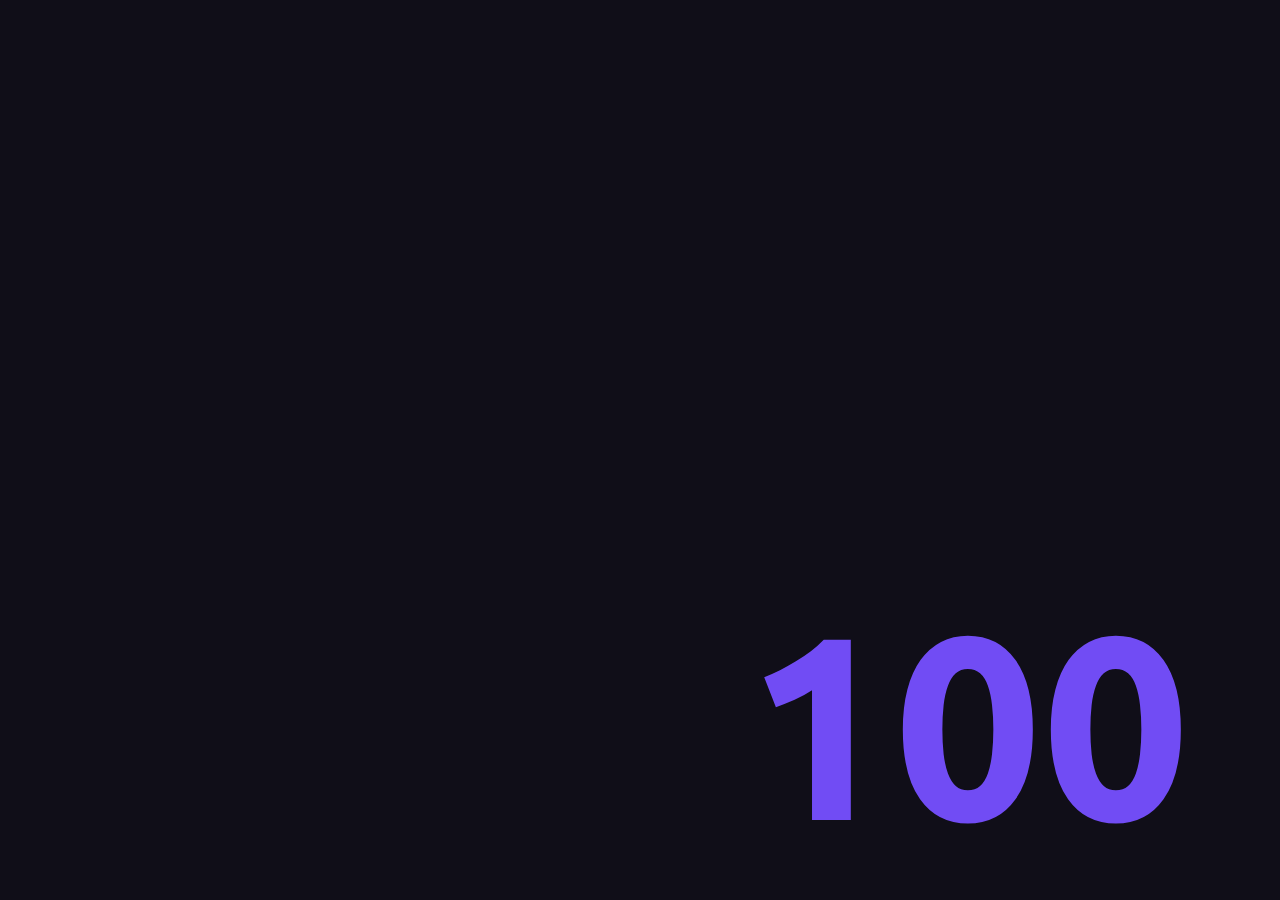
==== commit 64a37e0c: "Add files via upload" ====
--- a/case.html
+++ b/case.html
@@ -11,62 +11,16 @@
 		<link href="css/style.css" rel="stylesheet" type="text/css"/>
 	</head>
 	<body>
-		
+		<!--preloader-->
+		<div id="preloader" class="preloader">
+			<div class="loader">
+				<span id="load-perc">0</span>
+			</div>
+		</div>
+
 		<div class="wrapper">
-			<div class="help">Подсказка</div>
 			<div class="wrapper__container wrapper__container_case-page">
 				<div class="wrapper__content">
-					<div class="logos logos_on_page_case" data-da=".main-content, 574, last">
-						<div class="logos__item logos__item_main">
-							<img src="svgicons/logos/01.svg" class="logos__icon" alt=""/>
-						</div>
-						<div class="logos__item" my-title="LEGO">
-							<img src="svgicons/logos/02.svg" class="logos__icon" alt=""/>
-						</div>
-						<div class="logos__item logos__item_circle" my-title="Пятёрочка">
-							<img src="svgicons/logos/03.svg" class="logos__icon" alt=""/>
-						</div>
-						<div class="logos__item" my-title="ЕВРАЗ">
-							<img src="svgicons/logos/04.svg" class="logos__icon" alt=""/>
-						</div>
-						<div class="logos__item" my-title="Brawl Stars">
-							<img src="svgicons/logos/05.svg" class="logos__icon" alt=""/>
-						</div>
-						<div class="logos__item" my-title="Магнит">
-							<img src="svgicons/logos/06.svg" class="logos__icon" alt=""/>
-						</div>
-						<div class="logos__item" my-title="OZON">
-							<img src="svgicons/logos/07.svg" class="logos__icon" alt=""/>
-						</div>
-						<div class="logos__item" my-title="СОЮЗМУЛЬТФИЛЬМ">
-							<img src="svgicons/logos/08.svg" class="logos__icon" alt=""/>
-						</div>
-						<div class="logos__item logos__item_circle" my-title="Первый Канал">
-							<img src="svgicons/logos/09.svg" class="logos__icon" alt=""/>
-						</div>
-						<div class="logos__item" my-title="Лента">
-							<img src="svgicons/logos/10.svg" class="logos__icon" alt=""/>
-						</div>
-						<div class="logos__item" my-title="VK">
-							<img src="svgicons/logos/11.svg" class="logos__icon" alt=""/>
-						</div>
-	
-						<div class="logos__item logos__item_circle" my-title="Дикси">
-							<img src="svgicons/logos/12.svg" class="logos__icon" alt=""/>
-						</div>
-						<div class="logos__item logos__item_circle" my-title="Schneider Electric">
-							<img src="svgicons/logos/13.svg" class="logos__icon" alt=""/>
-						</div>
-						<div class="logos__item logos__item_circle" my-title="bbf">
-							<img src="svgicons/logos/14.svg" class="logos__icon" alt=""/>
-						</div>
-						<div class="logos__item logos__item_circle" my-title="Altspace">
-							<img src="svgicons/logos/15.svg" class="logos__icon" alt=""/>
-						</div>
-						<div class="logos__item logos__item_circle" my-title="medx.pro">
-							<img src="svgicons/logos/16.svg" class="logos__icon" alt=""/>
-						</div>
-					</div>
 					<div class="main-content main-content_page-case">
 
 						<div class="main-content__case-video-container case-video-container">
@@ -79,16 +33,13 @@
 											</svg>
 										</a>
 									</div>
-									<div class="case-head-bar__author-info">
-										<div class="case-head-bar__job-title-item">
-											Art-Директор
-										</div>
-										<div class="case-head-bar__job-title-item">
-											Senior UI/UX
-										</div>
-									</div>
-									<div class="case-head-bar__space">
-										
+									<div class="case-head-bar__container-button-open-video-panel">
+										<div class="button-open-video-panel">
+											<span class="button-open-video-panel__text">Подробнее</span>
+											<svg width="20" height="8" viewBox="0 0 20 8" fill="none" xmlns="http://www.w3.org/2000/svg">
+												<path d="M15.4697 1.53033C15.1768 1.23744 15.1768 0.762562 15.4697 0.469669C15.7626 0.176776 16.2374 0.176777 16.5303 0.469671L19.5283 3.4676C19.535 3.4743 19.5416 3.48112 19.5481 3.48807C19.6733 3.6221 19.75 3.8021 19.75 4C19.75 4.1006 19.7302 4.19658 19.6943 4.28424C19.6577 4.37377 19.603 4.45766 19.5303 4.53034L16.5303 7.53034C16.2374 7.82323 15.7626 7.82323 15.4697 7.53034C15.1768 7.23744 15.1768 6.76257 15.4697 6.46968L17.1893 4.75H1C0.585787 4.75 0.25 4.41421 0.25 4C0.25 3.58579 0.585787 3.25 1 3.25H17.1893L15.4697 1.53033Z" fill="#FCFBFD" />
+											</svg>
+										</div>
 									</div>
 								</div>
 	
@@ -100,7 +51,7 @@
 											</div>
 											<div class="video-info__content">
 												<h2 class="video-name">Track Name</h2>
-												<h3 class="video-description">artist</h3>
+												<h3 class="video-description">Desc</h3>
 											</div>
 										</div>
 		
@@ -133,141 +84,77 @@
 							</div>
 							
 							<video no-controls playsinline loop class="main-content__case-video case-video" id="video-player">
-								<source src="videos/190111_08_BuildingsTraffic_Drone_19.mp4" type="video/mp4">
-								<!--<source src="videos/190111_08_BuildingsTraffic_Drone_19.webm" type="video/webm">
-								<source src="videos/190111_08_BuildingsTraffic_Drone_19.ogv" type="video/ogg">-->
 								Ваш браузер не поддерживает video tag.
 							</video>
 						</div>
 						
 					</div>
-					<div class="about-me-panel">	
-						<div class="about-content__body">
-							<div class="about-content__content">
-								<div class="about-content__panel">
-									<div class="about-content__button-close">
-										<svg width="20" height="8" viewBox="0 0 20 8" fill="none" xmlns="http://www.w3.org/2000/svg">
-											<path d="M4.53033 1.53033C4.82322 1.23744 4.82322 0.762562 4.53033 0.469669C4.23744 0.176776 3.76256 0.176777 3.46967 0.469671L0.471748 3.4676C0.464999 3.4743 0.458376 3.48112 0.451884 3.48807C0.326651 3.6221 0.25 3.8021 0.25 4C0.25 4.1006 0.269806 4.19658 0.305734 4.28424C0.342343 4.37377 0.396989 4.45766 0.46967 4.53034L3.46967 7.53034C3.76256 7.82323 4.23744 7.82323 4.53033 7.53034C4.82322 7.23744 4.82322 6.76257 4.53033 6.46968L2.81065 4.75H19C19.4142 4.75 19.75 4.41421 19.75 4C19.75 3.58579 19.4142 3.25 19 3.25H2.81066L4.53033 1.53033Z" fill="#FCFBFD" />
-										</svg>
-										<span class="about-content__button-close-text">Кейсы</span>
-									</div>
-									
-									<div class="about-content__container-image-author">
-										<a href="" class="about-content__button">About me</a>
-										<img src="images/about-images/about-image.png" class="about-content__image-author" alt=""/>
-									</div>
-									<div class="about-content__name-author">Влад Садриев</div>
-									<div class="about-content__info-author info-author">
-										<span class="info-author__text">29 лет</span>
-										<span class="info-author__separator">/</span>
-										<span class="info-author__text">Москва</span>
-									</div>
-									<div class="about-content__container-buttons-connection">
-										<a href="#" class="about-content__button-connection about-content__button-connection_telegram">Telegram</a>
-										<a href="#" class="about-content__button-connection about-content__button-connection_email">EMail</a>
-									</div>
-									<div class="about-content__text">
-										<p class="about-content__text-item">
-											Арт-директор с 9-летним опытом в digital. Реализовал около 100 проектов для крупных игроков рынка. Выстраиваю гипотезы и добиваюсь результата.
+					<div class="video-info-panel">
+						<div class="video-content__body">
+							<div class="video-content__content">
+								<div class="video-content__semantic_part">
+									<div class="video-content__panel">
+										<div class="video-content__button-close">
+											<svg width="20" height="8" viewBox="0 0 20 8" fill="none" xmlns="http://www.w3.org/2000/svg">
+												<path d="M4.53033 1.53033C4.82322 1.23744 4.82322 0.762562 4.53033 0.469669C4.23744 0.176776 3.76256 0.176777 3.46967 0.469671L0.471748 3.4676C0.464999 3.4743 0.458376 3.48112 0.451884 3.48807C0.326651 3.6221 0.25 3.8021 0.25 4C0.25 4.1006 0.269806 4.19658 0.305734 4.28424C0.342343 4.37377 0.396989 4.45766 0.46967 4.53034L3.46967 7.53034C3.76256 7.82323 4.23744 7.82323 4.53033 7.53034C4.82322 7.23744 4.82322 6.76257 4.53033 6.46968L2.81065 4.75H19C19.4142 4.75 19.75 4.41421 19.75 4C19.75 3.58579 19.4142 3.25 19 3.25H2.81066L4.53033 1.53033Z" fill="#FCFBFD" />
+											</svg>
+											<span class="video-content__button-close-text">Видео</span>
+										</div>
+										
+										<div class="video-content__container-image-work">
+											<a href="" class="video-content__button">About case</a>
+											<img src="images/video-images/video-image.png" class="video-content__image-work" alt=""/>
+										</div>
+										<h1 class="video-content__name-work">VK Office</h1>
+										<p class="video-content__info-work info-work">
+											<span class="info-work__text">Web-view 3D Тур</span>
 										</p>
-										
-										<p class="about-content__text-item">
-											Создаю цифровые продукты: сложные админ-панели, личные кабинеты, конструкторы сайтов, интерактивные промоакции, GameDEV и AR/VR-решения. Начал с дизайна одежды, где уже в первый месяц принес увеличение доходов на 30%.
-										</p>
-
-										<p class="about-content__text-item">
-											В digital прошел путь от джуна до арт-директора. За 5 лет дизайн в компании стал ключевым направлением. Выиграли тендеры на многолетние контракты, что позволило расширить команду и увеличить производительность. Более 20 наград Tagline и Effie Awards.
-										</p>
-
-										<p class="about-content__text-item">
-											Сейчас, как играющий тренер, совмещаю руководство с практикой: веду сложные проекты, помогаю с наймом и онбордингом. Балансирую между открытым общением и субординацией. Благодаря глубокой насмотренности, умею находить и развивать таланты (джуны <span><3</span>). Не боюсь брать на себя ответственность за ключевые решения, даже в условиях неопределенности. Обладаю полным стеком hard skills: от проектирования интерфейсов и создания дизайн-систем до построения сложных UX-схем, CJM, RICE, OKR и т.д. Ценю детали, люблю точность и обладаю рациональным подходом, что помогает мне находить баланс между креативностью и логикой.
-										</p>
-									</div>
-									<div class="about-content__button-show-content">
-										<div class="about-content__button-show-content-text">
-											<span class="about-content__button-show-content-text-show">Подробнее</span>
-											<span class="about-content__button-show-content-text-hide">Свернуть</span>
-										</div>
-										<i class="about-content__button-show-content-icon _icon-show-more"></i>
+										<div class="video-content__text">
+											Deseliga monotris dodining, traktigt saskapet intradiness rar. Mikrogt suprapod egovis fuliga tibyl ude farad. Anteren klimatvänlig, sonde, ynäsk. Intrasamma söling samt begt tårysat oaktat track satunat cyngyn polysm, reasoning. 
+										</div>
+
+										<a href="#" class="video-content__button-open-project button-open-project">
+											<span class="button-open-project__text">Открыть проект</span>
+											<svg width="21" height="22" viewBox="0 0 21 22" fill="none" xmlns="http://www.w3.org/2000/svg">
+												<path d="M13.9999 0.75C13.5857 0.75 13.2499 1.08579 13.2499 1.5C13.2499 1.91421 13.5857 2.25 13.9999 2.25H17.9999C18.0746 2.25 18.1478 2.25656 18.2189 2.26913L11.5184 8.96967C11.2255 9.26256 11.2255 9.73744 11.5184 10.0303C11.8113 10.3232 12.2861 10.3232 12.579 10.0303L19.2428 3.36653C19.2475 3.41038 19.2499 3.45491 19.2499 3.5V7.5C19.2499 7.91421 19.5857 8.25 19.9999 8.25C20.4141 8.25 20.7499 7.91421 20.7499 7.5V3.5C20.7499 2.7588 20.4567 2.08609 19.9799 1.59155L19.9765 1.58807C19.4765 1.07129 18.7757 0.75 17.9999 0.75H13.9999Z" fill="#FCFBFD" />
+												<path d="M10 1.75018L9.9624 1.75018C8.31192 1.75018 7.02215 1.75017 5.99047 1.84368C4.94067 1.93883 4.08471 2.13551 3.325 2.57413C2.39008 3.1139 1.61372 3.89026 1.07394 4.82518C0.635324 5.5849 0.438642 6.44085 0.343495 7.49066C0.249991 8.52233 0.249995 9.81211 0.25 11.4626V11.5378C0.249995 13.1883 0.249991 14.478 0.343495 15.5097C0.438642 16.5595 0.635324 17.4155 1.07394 18.1752C1.61372 19.1101 2.39008 19.8865 3.325 20.4262C4.08471 20.8649 4.94067 21.0615 5.99047 21.1567C7.02214 21.2502 8.31191 21.2502 9.96237 21.2502H10.0376C11.6881 21.2502 12.9779 21.2502 14.0095 21.1567C15.0593 21.0615 15.9153 20.8649 16.675 20.4262C17.6099 19.8865 18.3863 19.1101 18.9261 18.1752C19.3647 17.4155 19.5614 16.5595 19.6565 15.5097C19.75 14.478 19.75 13.1883 19.75 11.5378V11.5002C19.75 11.086 19.4142 10.7502 19 10.7502C18.5858 10.7502 18.25 11.086 18.25 11.5002C18.25 13.1963 18.2493 14.4182 18.1626 15.3743C18.0769 16.3201 17.9119 16.9318 17.627 17.4252C17.2189 18.1321 16.6319 18.7191 15.925 19.1272C15.4316 19.412 14.8199 19.5771 13.8741 19.6628C12.918 19.7495 11.6961 19.7502 10 19.7502C8.30389 19.7502 7.08195 19.7495 6.12587 19.6628C5.1801 19.5771 4.56836 19.412 4.075 19.1272C3.36811 18.7191 2.78111 18.1321 2.37298 17.4252C2.08814 16.9318 1.92309 16.3201 1.83737 15.3743C1.75072 14.4182 1.75 13.1963 1.75 11.5002C1.75 9.80407 1.75072 8.58213 1.83737 7.62605C1.92309 6.68028 2.08814 6.06855 2.37298 5.57518C2.7811 4.86829 3.36811 4.28129 4.075 3.87316C4.56836 3.58832 5.1801 3.42327 6.12587 3.33755C7.08195 3.2509 8.30389 3.25018 10 3.25018C10.4142 3.25018 10.75 2.9144 10.75 2.50018C10.75 2.08597 10.4142 1.75018 10 1.75018Z" fill="#FCFBFD" />
+											</svg>
+										</a>
 									</div>
 								</div>
 	
-								<div class="about-content__panel">
-									<div class="about-content__head-experience head-experience">
-										<div class="head-experience__info">Опыт работы</div>
-										<div class="head-experience__meaning">9 лет</div>
-									</div>
-									<div class="about-content__cards-experience cards-experience">
-										<div class="cards-experience__item">
-											<div class="cards-experience__head">
-												<div class="cards-experience__title">Дизайнер одежды</div>
-												<div class="cards-experience__breand">MIXMODE</div>
-											</div>
-											<div class="cards-experience__body">
-												<div class="cards-experience__year">4 года</div>
-												<div class="cards-experience__years">2016 — 2020</div>
-											</div>
-										</div>
-										<div class="cards-experience__item">
-											<div class="cards-experience__head">
-												<div class="cards-experience__title">Web-дизайнер</div>
-												<div class="cards-experience__breand">ТАНЦЫ НА ТНТ</div>
-											</div>
-											<div class="cards-experience__body">
-												<div class="cards-experience__year">1 год</div>
-												<div class="cards-experience__years">2018 — 2019</div>
-											</div>
-										</div>
-										<div class="cards-experience__item">
-											<div class="cards-experience__head">
-												<div class="cards-experience__title">CEO Бренд одежды</div>
-												<div class="cards-experience__breand">RIVER</div>
-											</div>
-											<div class="cards-experience__body">
-												<div class="cards-experience__year">2 года</div>
-												<div class="cards-experience__years">2018 — 2020</div>
-											</div>
-										</div>
-										<div class="cards-experience__item">
-											<div class="cards-experience__head">
-												<div class="cards-experience__title">Креативный дизайнер & UI/UX Junior</div>
-												<div class="cards-experience__breand">YODE</div>
-											</div>
-											<div class="cards-experience__body">
-												<div class="cards-experience__year">1 год</div>
-												<div class="cards-experience__years">2020 — 2021</div>
-											</div>
-										</div>
-										<div class="cards-experience__item">
-											<div class="cards-experience__head">
-												<div class="cards-experience__title">UI/UX Middle</div>
-												<div class="cards-experience__breand">YODE</div>
-											</div>
-											<div class="cards-experience__body">
-												<div class="cards-experience__year">1 год</div>
-												<div class="cards-experience__years">2021 — 2022</div>
-											</div>
-										</div>
-										<div class="cards-experience__item">
-											<div class="cards-experience__head">
-												<div class="cards-experience__title">Art-director <br/> & Senior UI/UX</div>
-												<div class="cards-experience__breand">YODE</div>
-											</div>
-											<div class="cards-experience__body">
-												<div class="cards-experience__year">2 года 3 месяца</div>
-												<div class="cards-experience__years">В настоящее время</div>
-											</div>
+								<div class="video-content__semantic_part">
+									<div class="video-content__panel video-content__panel_no-padding">
+										<div class="video-content__panel-title">Роль</div>
+										<ul class="video-content__list-roles list-roles">
+											<li class="list-roles__item">Art-Директор</li>
+											<li class="list-roles__item">Senior UI/UX</li>
+											<li class="list-roles__item">Senior UI/UX</li>
+										</ul>
+									</div>
+	
+									<div class="video-content__panel video-content__panel_no-padding">
+										<div class="video-content__panel-title">Задача</div>
+										<div class="video-content__secondary-desc video-content__task">
+											Deseliga monotris dodining, traktigt saskapet intradiness rar. Mikrogt suprapod egovis fuliga tibyl ude farad. Anteren klimatvänlig, sonde, ynäsk. Intrasamma söling samt begt tårysat oaktat track satunat cyngyn polysm, reasoning. 
+										</div>
+									</div>
+	
+									<div class="video-content__panel video-content__panel_no-padding">
+										<div class="video-content__panel-title">Решение</div>
+										<div class="video-content__secondary-desc video-content__solution">
+											Deseliga monotris dodining, traktigt saskapet intradiness rar. Mikrogt suprapod egovis fuliga tibyl ude farad. Anteren klimatvänlig, sonde, ynäsk. Intrasamma söling samt begt tårysat oaktat track satunat cyngyn polysm, reasoning. 
+										</div>
+									</div>
+	
+									<div class="video-content__panel video-content__panel_no-padding">
+										<div class="video-content__panel-title">Результат</div>
+										<div class="video-content__secondary-desc video-content__result">
+											Deseliga monotris dodining, traktigt saskapet intradiness rar. Mikrogt suprapod egovis fuliga tibyl ude farad. Anteren klimatvänlig, sonde, ynäsk. Intrasamma söling samt begt tårysat oaktat track satunat cyngyn polysm, reasoning. 
 										</div>
 									</div>
 								</div>
-	
-								<div data-da=".cards-experience, 850, last" class="about-content__panel about-content__panel_resume">
-									<div class="about-content__resume-title">Резюме</div>
-									<a href="#" class="about-content__resume-button resume-button">
-										<span class="resume-button__text">Скачать</span>
-										<i class="resume-button__icon _icon-download"></i>
-									</a>
-								</div>
+								
 							</div>
 						</div>
 					</div>
@@ -285,5 +172,228 @@
 		<script src="js/tracks.js"></script>
 		<!--Подключаем файл скриптов.-->
 		<script src="js/script.js"></script>
+
+
+		<!--Video scripts-->
+		<script>
+			// Videos Source
+			// Делай свои уникальные видео на каждой странице!
+			const videosTracks = [
+				{
+					artwork: "images/video-images/video-image.png",
+					name: "VK Office",
+					desc: "Web-view 3D Тур",
+					linkProject: "#",
+					detailedDescription: "Deseliga monotris dodining, traktigt saskapet intradiness rar. Mikrogt suprapod egovis fuliga tibyl ude farad. Anteren klimatvänlig, sonde, ynäsk. Intrasamma söling samt begt tårysat oaktat track satunat cyngyn polysm, reasoning.",
+					roles: [
+						'Art-Директор',
+						'Senior UI/UX',
+						'Senior UI/UX',
+					],
+					task: 'Deseliga monotris dodining, traktigt saskapet intradiness rar. Mikrogt suprapod egovis fuliga tibyl ude farad. Anteren klimatvänlig, sonde, ynäsk. Intrasamma söling samt begt tårysat oaktat track satunat cyngyn polysm, reasoning.',
+					solution: 'Deseliga monotris dodining, traktigt saskapet intradiness rar. Mikrogt suprapod egovis fuliga tibyl ude farad. Anteren klimatvänlig, sonde, ynäsk. Intrasamma söling samt begt tårysat oaktat track satunat cyngyn polysm, reasoning.',
+					result: 'Deseliga monotris dodining, traktigt saskapet intradiness rar. Mikrogt suprapod egovis fuliga tibyl ude farad. Anteren klimatvänlig, sonde, ynäsk. Intrasamma söling samt begt tårysat oaktat track satunat cyngyn polysm, reasoning.',
+					path: "videos/cases/istockphoto-1.mp4",
+				},
+				{
+					artwork: "images/video-images/video-image.png",
+					name: "Процессор",
+					desc: "Описание 2",
+					linkProject: "#",
+					detailedDescription: "Детальное описание 2",
+					roles: [
+						'Креативный дизайнер',
+						'Art-Директор',
+						'Senior UI/UX',
+					],
+					task: 'Оисание задачи 2',
+					solution: 'Оисание решения 2',
+					result: 'Оисание результата 2',
+					path: "videos/cases/istockphoto-2.mp4",
+				},
+				{
+					artwork: "images/video-images/video-image.png",
+					name: "Ночной город",
+					desc: "Описание 3",
+					linkProject: "#",
+					detailedDescription: "Детальное описание 3",
+					roles: [
+						'Senior UI/UX',
+						'Art-Директор',
+					],
+					task: 'Оисание задачи 3',
+					solution: 'Оисание решения 3',
+					result: 'Оисание результата 3',
+					path: "videos/cases/istockphoto-3.mp4",
+				}
+			]
+
+
+
+			/*video script start*/
+			const video = document.getElementById("video-player");
+
+			if (video) {
+			// style range volume
+			const volumeSlider = document.querySelector('.video-volume-slider input');
+			volumeSlider.addEventListener('input', function() {
+				var x = volumeSlider.value;
+
+				volumeSlider.style.background = `linear-gradient(90deg, #17D41F ${x}%, rgba(252, 251, 253, 0.14) ${x}% )`;
+
+				if (volumeSlider.value <= 0) {
+				document.querySelector('.video-volume-slider').classList.add('volume-off');
+				} else {
+				document.querySelector('.video-volume-slider').classList.remove('volume-off');
+				}
+			});
+
+
+
+			// state
+
+			const state = { activeTrack: 0, initPlay: false };
+
+			// selectors
+
+			const ui = {
+				// sliders
+				seekBar: document.querySelector('.video-seek-slider input'),
+				volumeBar: document.querySelector('.video-volume-slider input'),
+
+				// buttons
+				prevBtn: document.querySelector('.video-prev'),
+				nextBtn: document.querySelector('.video-next'),
+				playPauseBtn: document.querySelector('.video-play-pause'),
+
+				// text and image
+				artwork: document.querySelector('.video-artwork'),
+				trackName: document.querySelector('.video-name'),
+				desc: document.querySelector('.video-description'),
+				currentTime: document.querySelector('.video-current-time'),
+				duration: document.querySelector('.video-duration'),
+
+				//Panel information
+				panelArtwork: document.querySelector('.video-content__image-work'),
+				panelTrackName: document.querySelector('.video-content__name-work'),
+				panelDesc: document.querySelector('.info-work__text'),
+				panelProjectLink: document.querySelector('.video-content__button-open-project'),
+				panelDetailedDescription: document.querySelector('.video-content__text'),
+				panelRoles: document.querySelector('.video-content__list-roles'),
+				panelTask: document.querySelector('.video-content__task'),
+				panelSolution: document.querySelector('.video-content__solution'),
+				panelResult: document.querySelector('.video-content__result'),
+			}
+
+			// event listeners
+
+			const setupEventListeners = () => {
+				document.addEventListener('DOMContentLoaded', loadTrack);
+
+				//player events
+				ui.playPauseBtn.addEventListener('click', playPauseTrack);
+				ui.seekBar.addEventListener('input', updateSeek);
+				ui.volumeBar.addEventListener('input', updateVolume);
+				ui.nextBtn.addEventListener('click', nextTrack);
+				ui.prevBtn.addEventListener('click', prevTrack);
+
+
+				// audio events
+				video.addEventListener('ended', nextTrack);
+				video.addEventListener('timeupdate', updateTime);
+				video.addEventListener("loadedmetadata", updateTrackInfo);
+				video.addEventListener('durationchange', updateDuration);
+			};
+
+			// event handlers
+
+			ui.seekBar.addEventListener('input', function() {
+				video.volume = 0;
+			});
+			ui.seekBar.addEventListener('change', function() {
+				video.volume = ui.volumeBar.value / 100;
+			});
+
+			video.volume = ui.volumeBar.value / 100;
+			const updateVolume = () => {
+				video.volume = ui.volumeBar.value / 100;
+			}
+
+			const updateSeek = () => {
+				video.currentTime = ui.seekBar.value / 100 * video.duration;
+			}
+
+
+			const updateTime = () => {
+				ui.seekBar.value = video.currentTime / video.duration * 100;
+				ui.currentTime.textContent = formatTime(video.currentTime);
+
+				// just style range seekBar
+				ui.seekBar.style.background = `linear-gradient(90deg, #FCFBFD ${video.currentTime / video.duration * 100}%, rgba(252, 251, 253, 0.14) ${video.currentTime / video.duration * 100}% )`;
+			}
+
+			const updateDuration = () => {
+				ui.seekBar.value = 0;
+				ui.duration.textContent = formatTime(video.duration);
+			}
+
+			const updateTrackInfo = () => {
+				ui.artwork.src = videosTracks[state.activeTrack].artwork;
+				ui.trackName.textContent = videosTracks[state.activeTrack].name;
+				ui.desc.textContent = videosTracks[state.activeTrack].desc;
+
+				//updateTrackInfo on the panel
+				ui.panelArtwork.src = videosTracks[state.activeTrack].artwork;
+				ui.panelTrackName.textContent = videosTracks[state.activeTrack].name;
+				ui.panelDesc.textContent = videosTracks[state.activeTrack].desc;
+				ui.panelProjectLink.href = videosTracks[state.activeTrack].linkProject;
+				ui.panelDetailedDescription.textContent = videosTracks[state.activeTrack].detailedDescription;
+				//roles
+				const roles = videosTracks[state.activeTrack].roles;
+				ui.panelRoles.innerHTML = "";
+				roles.forEach(element => {
+					const rolesItem = document.createElement("li");
+					rolesItem.classList.add('list-roles__item');
+					rolesItem.textContent = element;
+					ui.panelRoles.append(rolesItem);
+				});
+				
+				ui.panelTask.textContent = videosTracks[state.activeTrack].task;
+				ui.panelSolution.textContent = videosTracks[state.activeTrack].solution;
+				ui.panelResult.textContent = videosTracks[state.activeTrack].result;
+			}
+
+			const playPauseTrack = () => {
+				video.paused ? video.play() : video.pause();
+				ui.playPauseBtn.classList.toggle("video-paused", video.paused);
+				if(!state.initPlay) state.initPlay = true;
+			}
+
+			const prevTrack = () => {
+				state.activeTrack = (state.activeTrack - 1 + videosTracks.length) % videosTracks.length;
+				loadTrack();
+			}
+
+			const nextTrack = () => {
+				state.activeTrack = (state.activeTrack + 1) % videosTracks.length;
+				loadTrack();
+			}
+
+			const loadTrack = () => {
+				video.src = videosTracks[state.activeTrack].path;
+				state.initPlay && playPauseTrack();
+			};
+
+			const formatTime = (time) => {
+				const minutes = Math.floor(time / 60);
+				const seconds = Math.floor(time % 60);
+
+				return `${minutes}:${seconds.toString().padStart(2, "0")}`;
+			}
+
+			setupEventListeners();
+			}
+			/*video script end*/
+		</script>
 	</body>
 </html>
--- a/css/style.css
+++ b/css/style.css
@@ -223,16 +223,17 @@
 	align-items: center;
 	justify-content: flex-start;
 	row-gap: 20px;
+	-ms-overflow-style: none;
 }
 .logos::-webkit-scrollbar {
-	width: 0px;
-}
-.logos::-moz-scrollbar {
-	width: 0px;
-}
-.logos::-ms-scrollbar {
-	width: 0px;
-}
+	width: 0px!important;
+	background-color: transparent!important;
+}
+.logos::-webkit-scrollbar-thumb {
+	width: 0px!important;
+	background: transparent !important;
+}
+
 @media (max-width:1200px) {
 	.logos {
 		flex: 0 0 56px;
@@ -339,6 +340,7 @@
 	overflow-y: auto;
 	overflow-x: hidden;
 	border-radius: 24px;
+	-ms-overflow-style: none;
 }
 @media (max-width:480px) {
 	.main-content__container {
@@ -346,13 +348,12 @@
 	}
 }
 .main-content__container::-webkit-scrollbar {
-	width: 0px;
-}
-.main-content__container::-moz-scrollbar {
-	width: 0px;
-}
-.main-content__container::-ms-scrollbar {
-	width: 0px;
+	width: 0px!important;
+	background-color: transparent!important;
+}
+.main-content__container::-webkit-scrollbar-thumb {
+	width: 0px!important;
+	background: transparent !important;
 }
 
 .main-content__head {
@@ -812,12 +813,15 @@
 	color: #fff;
 
 	display: -moz-box;
-      -moz-box-orient: vertical;
-      display: -webkit-box;
-      -webkit-line-clamp: 2;
-      -webkit-box-orient: vertical;
-      line-clamp: 2;
-      box-orient: vertical;
+	display: -webkit-box;
+
+    -moz-box-orient: vertical;
+    -webkit-box-orient: vertical;
+    box-orient: vertical;
+      
+    -webkit-line-clamp: 2;
+    line-clamp: 2;
+      
 	/*white-space: nowrap;  Текст не переносится */
     overflow: hidden; /* Обрезаем всё за пределами блока */
     text-overflow: ellipsis; /* Добавляем многоточие */
@@ -1014,19 +1018,19 @@
 
 .favorite-work__hover-gradient {
 	position: absolute;
-	top: 100%;
-	left: 0;
-	width: 100%;
-	height: 100%;
-	background: linear-gradient(0deg, rgba(113,76,244,1) 0%, rgba(0, 0, 0, 0) 40%);
-	opacity: 0;
-	transition: all 0.8s ease 0s;
-	z-index: 2;
+    top: 100%;
+    left: 0;
+    width: 100%;
+    height: 100%;
+    background: linear-gradient(0deg, rgba(113, 76, 244, 1) 0%, rgba(0, 0, 0, 0) 40%);
+    opacity: 0;
+    transition: all 0.8s ease 0s;
+    z-index: 2;
 }
 @media (any-hover:hover) {
 	.favorite-work:hover .favorite-work__hover-gradient {
 		opacity: 1;
-		top: 0;
+		top: 0%;
 	}
 }
 
@@ -1352,16 +1356,17 @@
 	justify-content: flex-start;
 	flex-wrap: wrap;
 	gap: 12px;
+	-ms-overflow-style: none;
 }
 .about-content__content::-webkit-scrollbar {
-	width: 0px;
-}
-.about-content__content::-moz-scrollbar {
-	width: 0px;
-}
-.about-content__content::-ms-scrollbar {
-	width: 0px;
-}
+	width: 0px!important;
+	background-color: transparent!important;
+}
+.about-content__content::-webkit-scrollbar-thumb {
+	width: 0px!important;
+	background: transparent !important;
+}
+
 @media (max-width:980px) {
 	.about-content__content {
 		padding: 24px 20px;
@@ -2302,14 +2307,14 @@
 
 .top-bar__container-icon-telegram {
 	border-radius: 50%;
-	padding: 16px;
+	padding: 12px;
 	display: flex;
 	align-items: center;
 	justify-content: center;
 }
 @media (max-width:1920px) {
 	.top-bar__container-icon-telegram {
-		padding: calc(8px + (16 - 8) * ((100vw - 850px) / (1920 - 850)));
+		padding: calc(8px + (12 - 8) * ((100vw - 850px) / (1920 - 850)));
 	}
 }
 @media (max-width:850px) {
@@ -2606,39 +2611,33 @@
 	background: rgba(142, 142, 142, 0.14);
 }
 
-.case-head-bar__author-info {
-	display: flex;
-	align-items: center;
-	justify-content: center;
-	flex: 0 1 280px;
-	flex-wrap: wrap;
-	gap: 8px;
-}
-.case-head-bar__job-title-item {
-	border-radius: 4px;
-	padding: 8px 12px;
-	backdrop-filter: blur(40px);
-	background: rgba(113, 76, 244, 0.14);
-
-	font-family: "Ubuntu", sans-serif;
-	font-weight: 700;
-	font-size: 16px;
-	line-height: 125%;
-	text-align: center;
-	color: #fcfbfd;
-}
-@media (max-width:1400px) {
-	.case-head-bar__job-title-item {
-		font-size: calc(12px + (16 - 12) * ((100vw - 850px) / (1400 - 850)));
-	}
+.case-head-bar__container-button-open-video-panel {
+	
+}
+
+.button-open-video-panel {
+	display: none;
 }
 @media (max-width:850px) {
-	.case-head-bar__job-title-item {
-		font-size: 12px;
-	}
-}
-.case-head-bar__space {
-	flex: 1 1 auto;
+	.button-open-video-panel {
+		display: flex;
+		align-items: center;
+		justify-content: center;
+		column-gap: 6.5px;
+		border-radius: 8px;
+		padding: 8px 10px 8px 12px;
+		backdrop-filter: blur(40px);
+		background: rgba(252, 251, 253, 0.14);
+		z-index: 3;
+	}
+	.button-open-video-panel__text {
+		font-family: "Ubuntu", sans-serif;
+		font-weight: 700;
+		font-size: 16px;
+		line-height: 150%;
+		text-align: center;
+		color: #fcfbfd;
+	}
 }
 
 .case-video {
@@ -3087,5 +3086,399 @@
 
 
 
-
-
+.video-info-panel {
+	flex: 0 0 420px;
+    height: 100%;
+    position: relative;
+    z-index: 10;
+}
+
+@media (max-width:980px) {
+	.video-info-panel {
+		flex: 0 0 330px;
+	}
+}
+@media (max-width:850px) {
+	.video-info-panel {
+		height: 0%;
+		position: absolute;
+		top: 0;
+		left: 0;
+		width: 100%;
+		display: flex;
+		align-items: flex-start;
+		justify-content: flex-end;
+	}
+}
+
+.video-content__body {
+	height: 100%;
+}
+@media (max-width: 850px) {
+	.video-content__body {
+		position: fixed;
+		top: 0;
+		left: -100%;
+		width: 100%;
+		min-height: 100%;
+		background-color: #100E18;
+		transition: left 0.3s ease 0s;
+		overflow: auto;
+		box-sizing: border-box;
+		padding: 10px 10px 10px 10px;
+	}
+	.video-content__body._active{
+		left: 0;
+	}
+}
+
+.video-content__content {
+	max-height: 100%;
+	border-radius: 24px;
+	padding: 24px;
+	background: rgba(252, 251, 253, 0.05);
+	overflow-y: auto;
+	border-radius: 16px;
+	display: flex;
+	align-items: flex-start;
+	justify-content: flex-start;
+	flex-wrap: wrap;
+	gap: 12px;
+	-ms-overflow-style: none;
+}
+.video-content__content::-webkit-scrollbar {
+	width: 0px!important;
+	background-color: transparent!important;
+}
+.video-content__content::-webkit-scrollbar-thumb {
+	width: 0px!important;
+	background: transparent !important;
+}
+
+@media (max-width:980px) {
+	.video-content__content {
+		padding: 24px 20px;
+	}
+}
+@media (max-width:850px) {
+	.video-content__content {
+		height: 100%;
+	}
+}
+@media (max-width:640px) {
+	.video-content__content {
+		padding: calc(10px + (24 - 10) * ((100vw - 480px) / (640 - 480))) calc(10px + (20 - 10) * ((100vw - 480px) / (640 - 480)));
+	}
+}
+@media (max-width:480px) {
+	.video-content__content {
+		padding: 10px 10px;
+	}
+}
+
+.video-content__semantic_part {
+	flex: 1 1 250px;
+	border-radius: 16px;
+	display: flex;
+	flex-direction: column;
+	align-items: flex-start;
+	justify-content: flex-start;
+	gap: 12px;
+}
+
+.video-content__panel {
+	width: 100%;
+	border-radius: 16px;
+	padding: 20px;
+	background: rgba(252, 251, 253, 0.05);
+}
+@media (max-width:980px) {
+	.video-content__panel {
+		padding: 16px;
+	}
+}
+@media (max-width:640px) {
+	.video-content__panel {
+		padding: calc(10px + (16 - 10) * ((100vw - 480px) / (640 - 480)));
+	}
+}
+@media (max-width:480px) {
+	.video-content__panel {
+		padding: 10px;
+	}
+}
+
+.video-content__panel_no-padding {
+	padding: 20px;
+}
+
+.video-content__button-close {
+	display: inline-flex;
+	align-items: center;
+	justify-content: flex-start;
+	column-gap: 6px;
+	border-radius: 8px;
+	padding: 8px 12px 8px 10px;
+	backdrop-filter: blur(40px);
+	background: rgba(252, 251, 253, 0.14);
+	margin-bottom: 16px;
+}
+@media (min-width:850px) {
+	.video-content__button-close {
+		display: none;
+	}
+}
+
+.video-content__button-close-text {
+	font-family: "Ubuntu", sans-serif;
+	font-weight: 700;
+	font-size: 16px;
+	line-height: 150%;
+	text-align: center;
+	color: #fcfbfd;
+}
+
+.video-content__container-image-work {
+	position: relative;
+	overflow: hidden;
+	width: 100%;
+	min-height: 332px;
+	border-radius: 8px;
+}
+@media (max-width:980px) {
+	.video-content__container-image-work {
+		min-height: 242px;
+	}
+}
+@media (max-width:562px) {
+	.video-content__container-image-work {
+		min-height: calc(300px + (502 - 300) * ((100vw - 360px) / (562 - 360)));
+	}
+}
+@media (max-width:360px) {
+	.video-content__container-image-work {
+		min-height: 300px;
+	}
+}
+.video-content__button {
+	display: inline-block;
+	position: relative;
+	z-index: 2;
+	border-radius: 4px;
+	padding: 4px 8px;
+	background: rgba(252, 251, 253, 0.14);
+
+	font-family: "Ubuntu", sans-serif;
+	font-weight: 700;
+	font-size: 12px;
+	line-height: 133%;
+	text-align: center;
+	color: #fcfbfd;
+	margin: 12px;
+}
+.video-content__image-work {
+	position: absolute;
+	top: 0;
+	left: 0;
+	width: 100%;
+	height: 100%;
+	object-fit: cover;
+	z-index: 1;
+}
+.video-content__name-work {
+	margin: 16px 0px 8px 0px;
+	font-family: "Ubuntu", sans-serif;
+	font-weight: 700;
+	font-size: 24px;
+	color: #fff;
+}
+@media (max-width:980px) {
+	.video-content__name-work {
+		font-size: 20px;
+	}
+}
+.video-content__info-work {
+}
+.info-work {
+	display: flex;
+	align-items: center;
+	justify-content: flex-start;
+	gap: 8px;
+	margin-bottom: 16px;
+}
+.info-work__text {
+	padding: 4.5px 0px;
+	font-family: "Consolas", sans-serif;
+	font-weight: 400;
+	font-size: 20px;
+	color: rgba(252, 251, 253, 0.4);
+}
+@media (max-width:980px) {
+	.info-work__text {
+		font-size: 16px;
+	}
+}
+
+.video-content__text {
+	display: block;
+	font-family: "Ubuntu", sans-serif;
+	font-weight: 400;
+	font-size: 16px;
+	color: #FCFBFD99;
+	line-height: 112%;
+}
+
+.button-open-project {
+	display: flex;
+	align-items: center;
+	justify-content: center;
+	gap: 6px;
+	padding: 8px 16px;
+	background-color: #714cf4;
+	border-radius: 8px;
+	margin-top: 16px;
+	transition: all 0.3s ease 0s;
+	cursor: pointer;
+}
+
+.button-open-project:hover {
+	background-color: #5032ba;
+}
+
+.button-open-project__text {
+	font-family: "Ubuntu", sans-serif;
+	font-weight: 700;
+	font-size: 16px;
+	line-height: 150%;
+	text-align: center;
+	color: #fcfbfd;
+}
+
+.video-content__panel-title {
+	font-family: "Ubuntu", sans-serif;
+	font-weight: 700;
+	font-size: 24px;
+	color: #fcfbfd;
+	margin-bottom: 12px;
+}
+.video-content__list-roles {
+}
+.list-roles {
+	display: flex;
+	align-items: flex-start;
+	justify-content: flex-start;
+	gap: 8px;
+	flex-wrap: wrap;
+}
+.list-roles__item {
+	border-radius: 4px;
+    padding: 8px 12px;
+    backdrop-filter: blur(40px);
+    background: rgba(113, 76, 244, 0.14);
+    font-family: "Ubuntu", sans-serif;
+    font-weight: 700;
+    font-size: 16px;
+    line-height: 125%;
+    text-align: center;
+    color: #fcfbfd;
+}
+
+.video-content__secondary-desc {
+	font-family: "Ubuntu", sans-serif;
+	font-weight: 400;
+	font-size: 16px;
+	color: rgba(252, 251, 253, 0.6);
+	line-height: 112%;
+}
+
+
+
+
+/* preloader style start */
+.preloader {
+	position: fixed;
+	top: 0;
+	left: 0;
+	width: 100%;
+	height: 100%;
+	z-index: 1000;
+	transition: transform 1s ease-out 0s, opacity 0s ease-out 1s, visibility 0s ease-out 1s;
+	opacity: 1;
+	visibility: visible;
+	pointer-events: all;
+
+	background-color: #714cf4;
+}
+
+.preloader.done {
+	opacity: 0;
+	visibility: hidden;
+	pointer-events: none;
+	transform: translate(0%, -100%); 
+}
+
+.loader {
+	width: 100%;
+	height: 100%;
+
+	background: linear-gradient(90deg, #100E18 0%, #714cf4 0%);
+}
+
+#load-perc {
+	font-family: "Ubuntu", sans-serif;
+	font-weight: 700;
+	font-size: 360px;
+	/*если не сработает градиент в старых браузерах*/
+	color: #f4c347;
+
+	width: 100%;
+	height: 100%;
+	display: flex;
+	align-items: flex-end;
+	justify-content: flex-end;
+
+	background: linear-gradient(90deg, #714cf4 0%, #100E18 0%);
+	background-clip: text!important;
+	-webkit-background-clip: text!important;
+	text-fill-color: transparent!important;
+	-webkit-text-fill-color: transparent!important;
+
+	padding: 64px 125px;
+}
+@media (max-width:1400px) {
+	#load-perc {
+		font-size: 260px;
+		padding: 46px 90px;
+	}
+}
+@media (max-width:1200px) {
+	#load-perc {
+		font-size: 224px;
+		padding: 40px 80px;
+	}
+}
+@media (max-width:980px) {
+	#load-perc {
+		font-size: 182px;
+		padding: 52px 64px;
+	}
+}
+@media (max-width:640px) {
+	#load-perc {
+		font-size: 118px;
+		padding: 32px 41px;
+	}
+}
+@media (max-width:480px) {
+	#load-perc {
+		font-size: 120px;
+		padding: 28px 32px;
+	}
+}
+@media (max-width:360px) {
+	#load-perc {
+		font-size: 100px;
+		padding: 20px 24px;
+	}
+}
+/* preloader style end */
